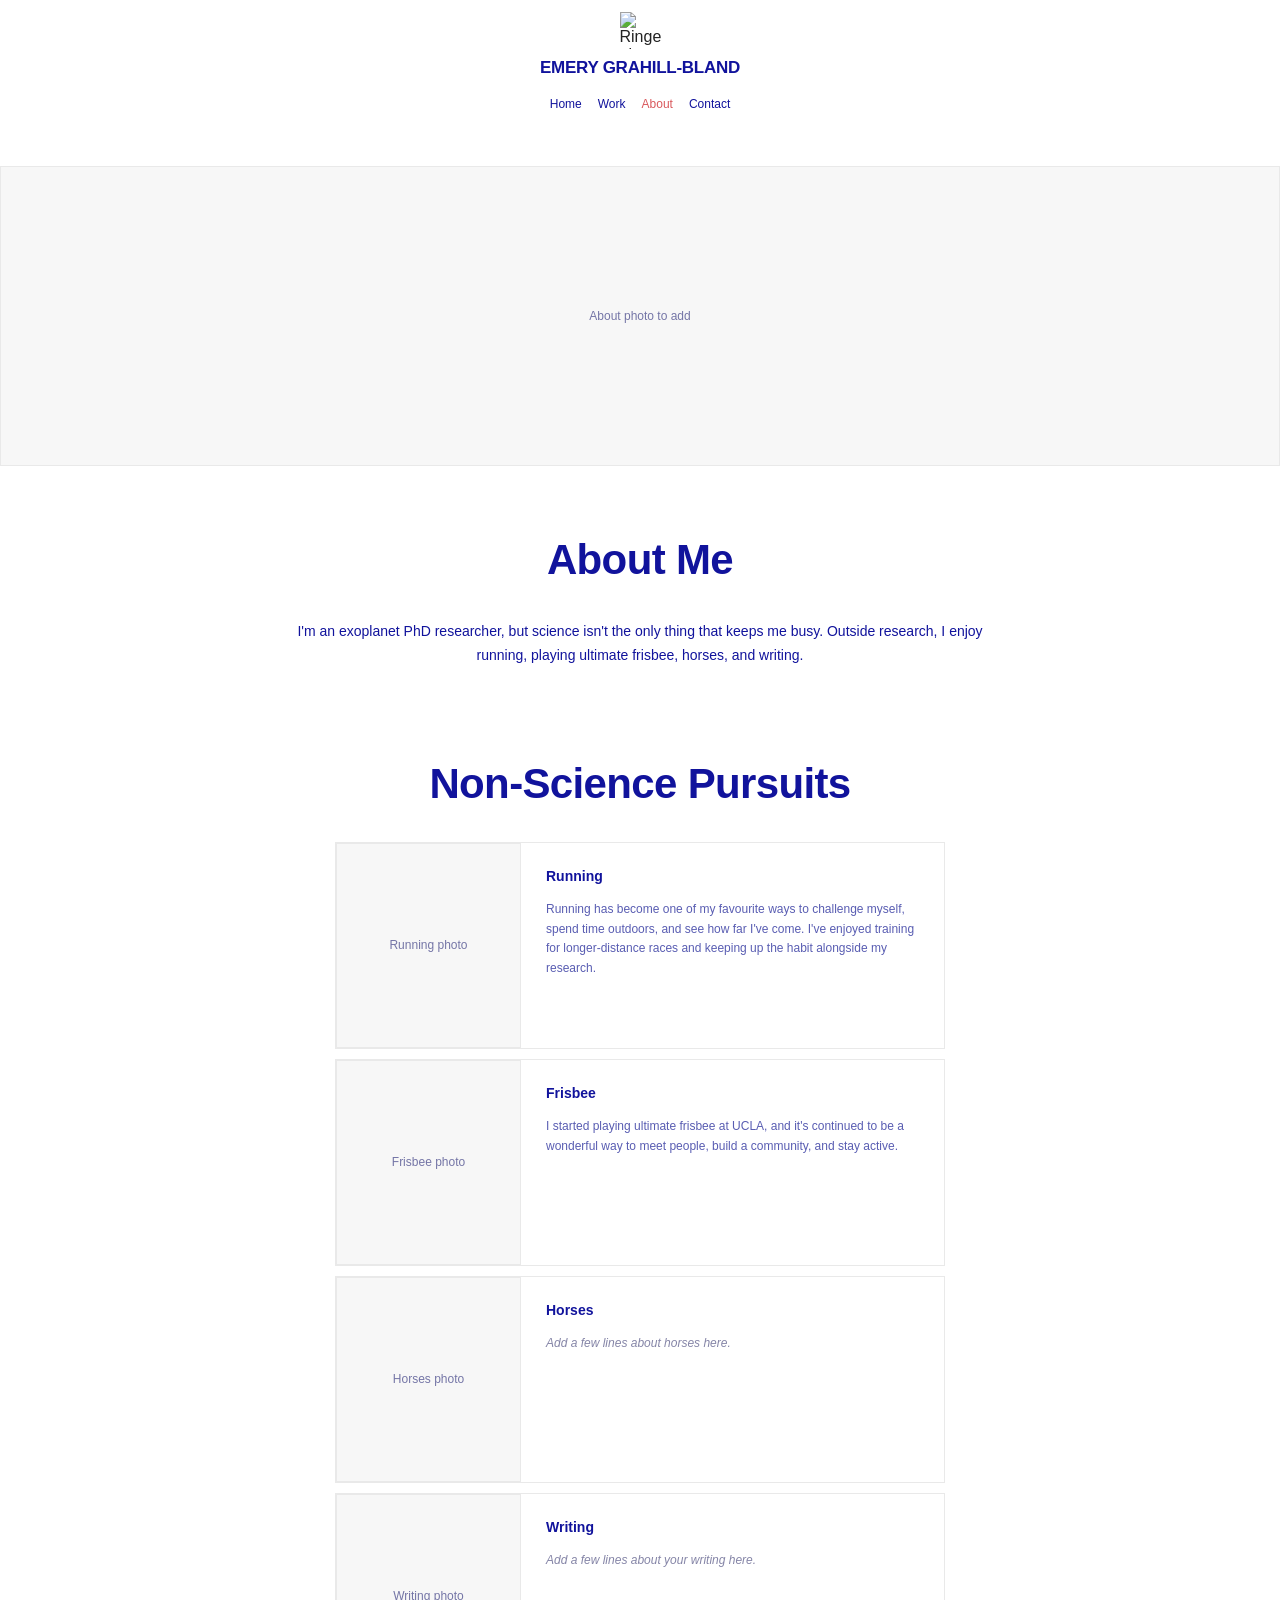
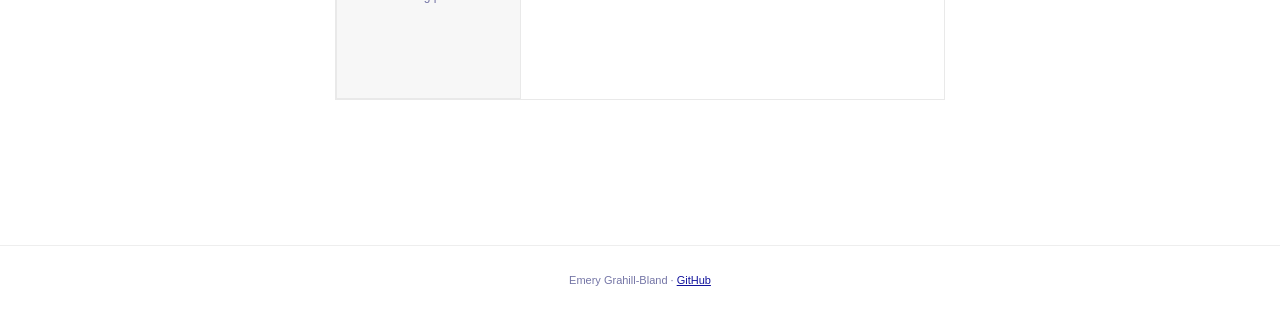
==== about.html @ 57998f4e "Add updated files" ====
<!doctype html>
<html lang="en">
<head>
    <meta charset="utf-8">
    <meta name="viewport" content="width=device-width, initial-scale=1">
    <meta name="description" content="Emery Grahill-Bland — PhD researcher in exoplanets at UCL Mullard Space Science Laboratory.">
    <title>About | Emery Grahill-Bland</title>
    <link rel="icon" type="image/svg+xml" href="assets/saturn.svg">
    <link rel="stylesheet" href="assets/style.css">
</head>
<body>
<!-- Shared header: centered outline planet, name, and four simple links as on the Wix site. -->
<header class="site-header">
    <img class="site-mark" src="assets/saturn.svg" alt="Ringed planet symbol">
    <a class="site-name" href="index.html">EMERY GRAHILL-BLAND</a>
    <nav class="site-nav" aria-label="Main navigation">
        <a href="index.html">Home</a>
        <a href="work.html">Work</a>
        <a href="about.html" aria-current="page">About</a>
        <a href="contact.html">Contact</a>
    </nav>
</header>
<main>
<!-- Photo placeholder: use your own banner photograph when ready. -->
<div class="page-banner photo-slot" aria-label="Space for an about page banner photograph"><span class="photo-note">About photo to add</span></div>
<section class="section about-intro">
    <h2>About Me</h2>
    <p>I'm an exoplanet PhD researcher, but science isn't the only thing that keeps me busy. Outside research, I enjoy running, playing ultimate frisbee, horses, and writing.</p>
</section>
<section class="section" style="padding-top:8px">
    <h2 class="section-title">Non-Science Pursuits</h2>
    <div class="hobby-list">
        <!-- Each interest has an intentionally empty image slot; add your own photos later. -->
        <article class="hobby"><div class="hobby-photo photo-slot" aria-label="Space for a running photograph"><span class="photo-note">Running photo</span></div><div class="hobby-copy"><h3>Running</h3><p>Running has become one of my favourite ways to challenge myself, spend time outdoors, and see how far I've come. I've enjoyed training for longer-distance races and keeping up the habit alongside my research.</p></div></article>
        <article class="hobby"><div class="hobby-photo photo-slot" aria-label="Space for a frisbee photograph"><span class="photo-note">Frisbee photo</span></div><div class="hobby-copy"><h3>Frisbee</h3><p>I started playing ultimate frisbee at UCLA, and it's continued to be a wonderful way to meet people, build a community, and stay active.</p></div></article>
        <!-- These new sections are blank drafts: replace the prompt text with your own words. -->
        <article class="hobby"><div class="hobby-photo photo-slot" aria-label="Space for a horses photograph"><span class="photo-note">Horses photo</span></div><div class="hobby-copy"><h3>Horses</h3><p class="draft-note">Add a few lines about horses here.</p></div></article>
        <article class="hobby"><div class="hobby-photo photo-slot" aria-label="Space for a writing photograph"><span class="photo-note">Writing photo</span></div><div class="hobby-copy"><h3>Writing</h3><p class="draft-note">Add a few lines about your writing here.</p></div></article>
    </div>
</section>
</main>
<footer class="site-footer">Emery Grahill-Bland · <a href="https://github.com/emerygb">GitHub</a></footer>
</body>
</html>
---- assets/style.css ----
/* Wix-inspired visual refresh: preserve the original blue, coral, pale-pink and white palette. */
:root { --blue:#11139c; --coral:#d9585c; --pink:#f8dfe0; --light:#f7f7f7; --ink:#222; --line:#e9e9e9; }
* { box-sizing:border-box; }
html { scroll-behavior:smooth; }
body { margin:0; background:#fff; color:var(--ink); font-family:"Avenir Next",Avenir,"Century Gothic",Arial,sans-serif; }
a { color:var(--blue); }
img { max-width:100%; }
/* Shared centered Wix-style masthead and straightforward navigation. */
.site-header { min-height:166px; padding:12px 18px 38px; display:flex; flex-direction:column; align-items:center; justify-content:flex-start; }
.site-mark { width:41px; height:37px; display:block; margin-bottom:8px; }
.site-name { color:var(--blue); text-decoration:none; font-size:17px; line-height:1.3; font-weight:800; letter-spacing:-.25px; text-align:center; }
.site-nav { display:flex; justify-content:center; gap:16px; margin-top:18px; }
.site-nav a { color:var(--blue); font-size:12px; text-decoration:none; }
.site-nav a:hover,.site-nav a[aria-current="page"] { color:var(--coral); }
/* Restrained typography; no gradients, glows or floating decorative elements. */
h1,h2,h3,p { margin-top:0; }
h1,h2,h3 { color:var(--blue); }
h1 { font-size:clamp(39px,4.9vw,72px); line-height:1.09; letter-spacing:-1.3px; font-weight:800; }
h2 { font-size:clamp(28px,3.4vw,42px); letter-spacing:-.65px; font-weight:800; }
h3 { font-size:18px; }
p { font-size:14px; line-height:1.75; }
.section { max-width:1450px; padding:70px 40px; margin:auto; }
.section-title { text-align:center; margin-bottom:34px; }
.button { display:inline-flex; justify-content:center; align-items:center; text-align:center; padding:17px 23px; min-width:143px; min-height:57px; border:1px solid var(--blue); background:transparent; text-decoration:none; color:var(--blue); font-weight:700; font-size:12px; transition:background .15s,color .15s; }
.button:hover { background:var(--blue); color:#fff; }
.button[aria-disabled="true"] { opacity:.55; cursor:default; }
.button[aria-disabled="true"]:hover { background:transparent; color:var(--blue); }
/* Empty image slots replace the screenshot crops on every page; insert your own images inside them later. */
.photo-slot { display:flex; align-items:center; justify-content:center; background:#f7f7f7; border:1px solid var(--line); overflow:hidden; }
.photo-slot > img { display:block; width:100%; height:100%; object-fit:cover; }
.photo-note { font-size:12px; color:#7475a6; font-weight:500; text-align:center; padding:10px; }
/* HOME: keep the original image-and-introduction layout without shipping a photograph. */
.home-hero { width:calc(100% - 92px); max-width:1800px; margin:0 auto 32px; min-height:585px; display:grid; grid-template-columns: 56% 44%; background:var(--light); }
.home-hero-image { min-height:585px; }
.home-hero-copy { padding:48px clamp(24px,4.4vw,84px); display:flex; flex-direction:column; justify-content:center; align-items:center; text-align:center; background:#f4f4f1; }
.home-hero-copy h1 { margin:0 0 22px; }
.home-hero-copy p { color:var(--blue); font-size:13px; line-height:1.9; font-weight:600; max-width:390px; }
.quick-links { background:var(--light); padding:20px; display:flex; justify-content:center; gap:clamp(15px,5.8vw,85px); flex-wrap:wrap; }
/* WORK: empty full-width banner, pale-pink link panels, and solid-blue education panels. */
.page-banner { height:300px; width:100%; }
.work-links { display:grid; grid-template-columns:1fr 1fr; gap:14px; padding:15px 40px 0; max-width:1500px; margin:0 auto; }
.work-link-area { min-height:185px; background:#fff; display:flex; align-items:center; justify-content:center; }
.work-link-card { min-width:165px; min-height:150px; padding:16px; background:var(--pink); display:flex; flex-direction:column; justify-content:center; align-items:center; text-align:center; }
.work-link-card h3 { font-size:19px; line-height:1.25; margin-bottom:21px; }
.work-link-card .button { min-width:116px; min-height:33px; padding:8px 12px; }
.education { display:grid; grid-template-columns:repeat(3,minmax(0,1fr)); gap:18px; }
.edu-item { background:var(--blue); color:#fff; padding:40px 30px; min-height:228px; }
.edu-item h3,.edu-item p { color:#fff; }
.edu-item h3 { font-size:15px; margin:0 0 15px; }
.edu-item .sub { opacity:.75; font-size:12px; margin-bottom:11px; }
.edu-item p { font-size:13px; }
.work-detail { border-top:1px solid var(--line); padding:24px 0; display:grid; grid-template-columns: 245px 1fr; gap:35px; }
.work-detail h3 { margin:0; }
.work-detail p { margin:0; max-width:790px; }
/* ABOUT: the original simple image-and-text rows rather than a modern card grid. */
.about-intro { max-width:790px; margin:0 auto; text-align:center; }
.about-intro p { color:var(--blue); }
.hobby-list { width:min(610px,100%); margin:0 auto; display:grid; gap:10px; }
.hobby { display:grid; grid-template-columns:185px 1fr; border:1px solid var(--line); min-height:205px; }
.hobby-photo { width:185px; min-height:205px; }
.hobby-copy { padding:25px 25px 20px; }
.hobby-copy h3 { font-size:14px; margin-bottom:16px; }
.hobby-copy p { color:#595db2; font-size:12px; line-height:1.65; margin-bottom:0; }
/* Placeholder copy for Horses and Writing is intentionally distinct from finished biography text. */
.hobby-copy .draft-note { color:#8585a7; font-style:italic; }
/* CONTACT: keep information plainly presented, with no unverified personal links. */
.contact-content { text-align:center; max-width:650px; margin:0 auto; }
.contact-content p { color:var(--blue); }
.contact-links { display:flex; justify-content:center; gap:18px; flex-wrap:wrap; margin-top:30px; }
.site-footer { margin-top:75px; padding:28px 20px; border-top:1px solid #eee; text-align:center; color:#7475a6; font-size:11px; }
/* Responsive adjustments retain the same visual identity on narrow screens. */
@media(max-width:800px) { .site-header{min-height:148px;padding-bottom:28px;} .home-hero { width:calc(100% - 32px); grid-template-columns:1fr; } .home-hero-image { min-height:310px; } .home-hero-copy { padding:45px 24px; } .work-links {padding:15px 12px 0;} .education { grid-template-columns:1fr; } .section { padding:55px 20px; } .work-detail { grid-template-columns:1fr; gap:8px; } .page-banner { height:230px; } }
@media(max-width:480px) { .site-nav {gap:14px;} .home-hero-image {min-height:260px;} .home-hero-copy h1 { font-size:46px; } .quick-links {gap:12px;} .button { min-height:48px; } .work-links {grid-template-columns:1fr;} .work-link-area {min-height:130px;} .work-link-card {min-height:110px;} .hobby {grid-template-columns:125px 1fr; min-height:180px;} .hobby-photo{width:125px;min-height:180px;} .hobby-copy{padding:15px;} .hobby-copy p{font-size:11px;} }
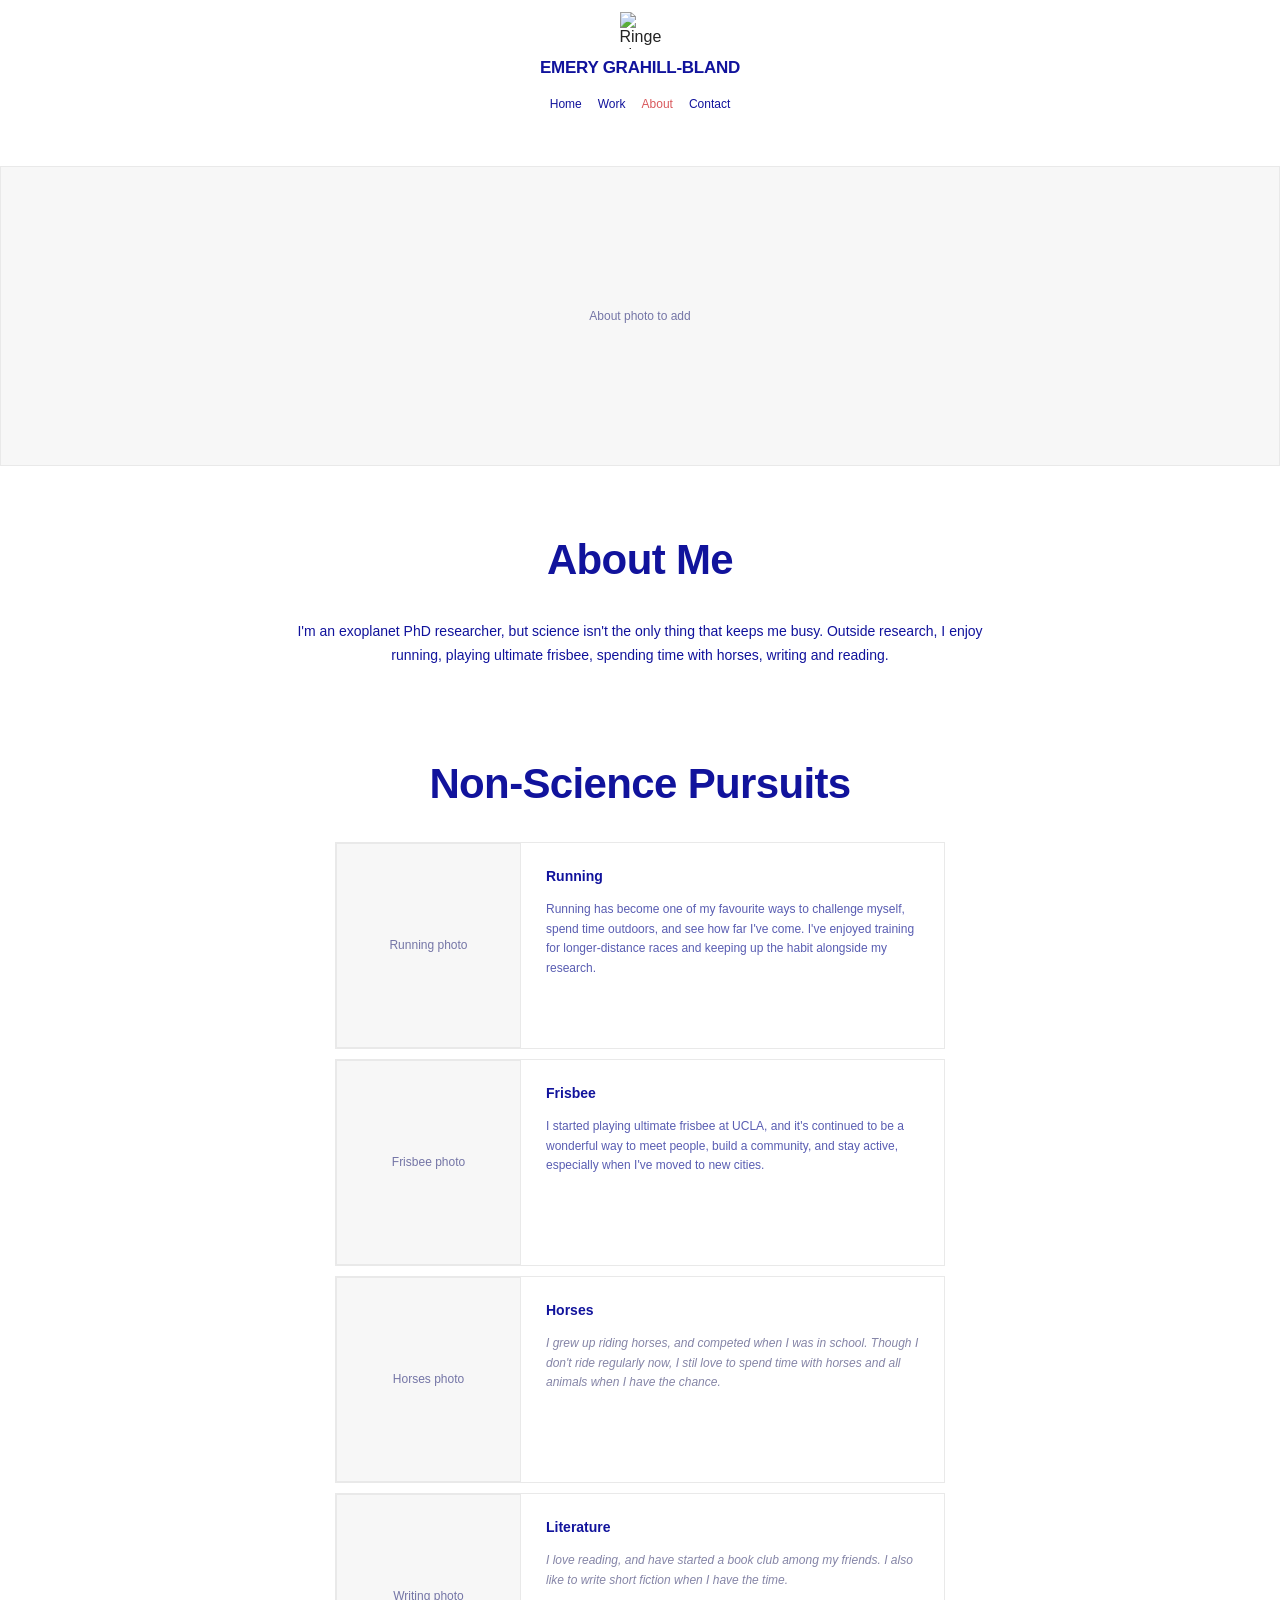
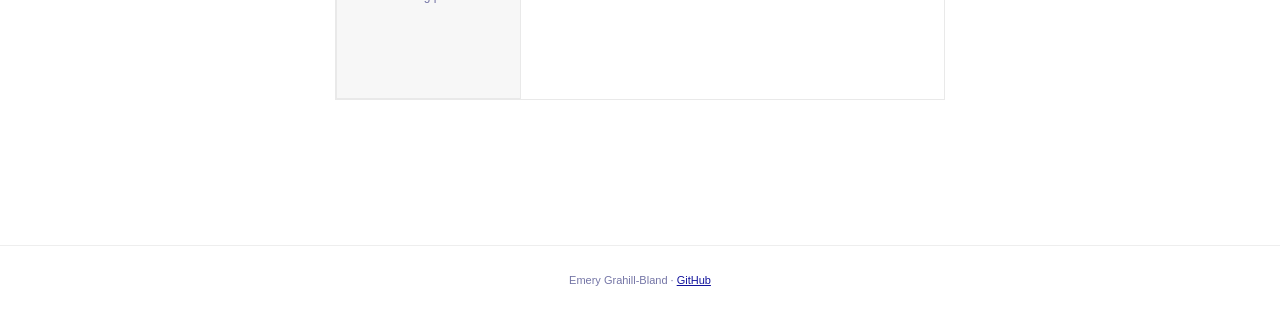
==== commit 5e2b6735: "Enhance about page with additional hobby descriptions Updated hobbies section to include more detail" ====
--- a/about.html
+++ b/about.html
@@ -25,17 +25,17 @@
 <div class="page-banner photo-slot" aria-label="Space for an about page banner photograph"><span class="photo-note">About photo to add</span></div>
 <section class="section about-intro">
     <h2>About Me</h2>
-    <p>I'm an exoplanet PhD researcher, but science isn't the only thing that keeps me busy. Outside research, I enjoy running, playing ultimate frisbee, horses, and writing.</p>
+    <p>I'm an exoplanet PhD researcher, but science isn't the only thing that keeps me busy. Outside research, I enjoy running, playing ultimate frisbee, spending time with horses, writing and reading.</p>
 </section>
 <section class="section" style="padding-top:8px">
     <h2 class="section-title">Non-Science Pursuits</h2>
     <div class="hobby-list">
         <!-- Each interest has an intentionally empty image slot; add your own photos later. -->
         <article class="hobby"><div class="hobby-photo photo-slot" aria-label="Space for a running photograph"><span class="photo-note">Running photo</span></div><div class="hobby-copy"><h3>Running</h3><p>Running has become one of my favourite ways to challenge myself, spend time outdoors, and see how far I've come. I've enjoyed training for longer-distance races and keeping up the habit alongside my research.</p></div></article>
-        <article class="hobby"><div class="hobby-photo photo-slot" aria-label="Space for a frisbee photograph"><span class="photo-note">Frisbee photo</span></div><div class="hobby-copy"><h3>Frisbee</h3><p>I started playing ultimate frisbee at UCLA, and it's continued to be a wonderful way to meet people, build a community, and stay active.</p></div></article>
+        <article class="hobby"><div class="hobby-photo photo-slot" aria-label="Space for a frisbee photograph"><span class="photo-note">Frisbee photo</span></div><div class="hobby-copy"><h3>Frisbee</h3><p>I started playing ultimate frisbee at UCLA, and it's continued to be a wonderful way to meet people, build a community, and stay active, especially when I've moved to new cities.</p></div></article>
         <!-- These new sections are blank drafts: replace the prompt text with your own words. -->
-        <article class="hobby"><div class="hobby-photo photo-slot" aria-label="Space for a horses photograph"><span class="photo-note">Horses photo</span></div><div class="hobby-copy"><h3>Horses</h3><p class="draft-note">Add a few lines about horses here.</p></div></article>
-        <article class="hobby"><div class="hobby-photo photo-slot" aria-label="Space for a writing photograph"><span class="photo-note">Writing photo</span></div><div class="hobby-copy"><h3>Writing</h3><p class="draft-note">Add a few lines about your writing here.</p></div></article>
+        <article class="hobby"><div class="hobby-photo photo-slot" aria-label="Space for a horses photograph"><span class="photo-note">Horses photo</span></div><div class="hobby-copy"><h3>Horses</h3><p class="draft-note">I grew up riding horses, and competed when I was in school. Though I don't ride regularly now, I stil love to spend time with horses and all animals when I have the chance. </p></div></article>
+        <article class="hobby"><div class="hobby-photo photo-slot" aria-label="Space for a writing photograph"><span class="photo-note">Writing photo</span></div><div class="hobby-copy"><h3>Literature</h3><p class="draft-note"> I love reading, and have started a book club among my friends. I also like to write short fiction when I have the time.</p></div></article>
     </div>
 </section>
 </main>
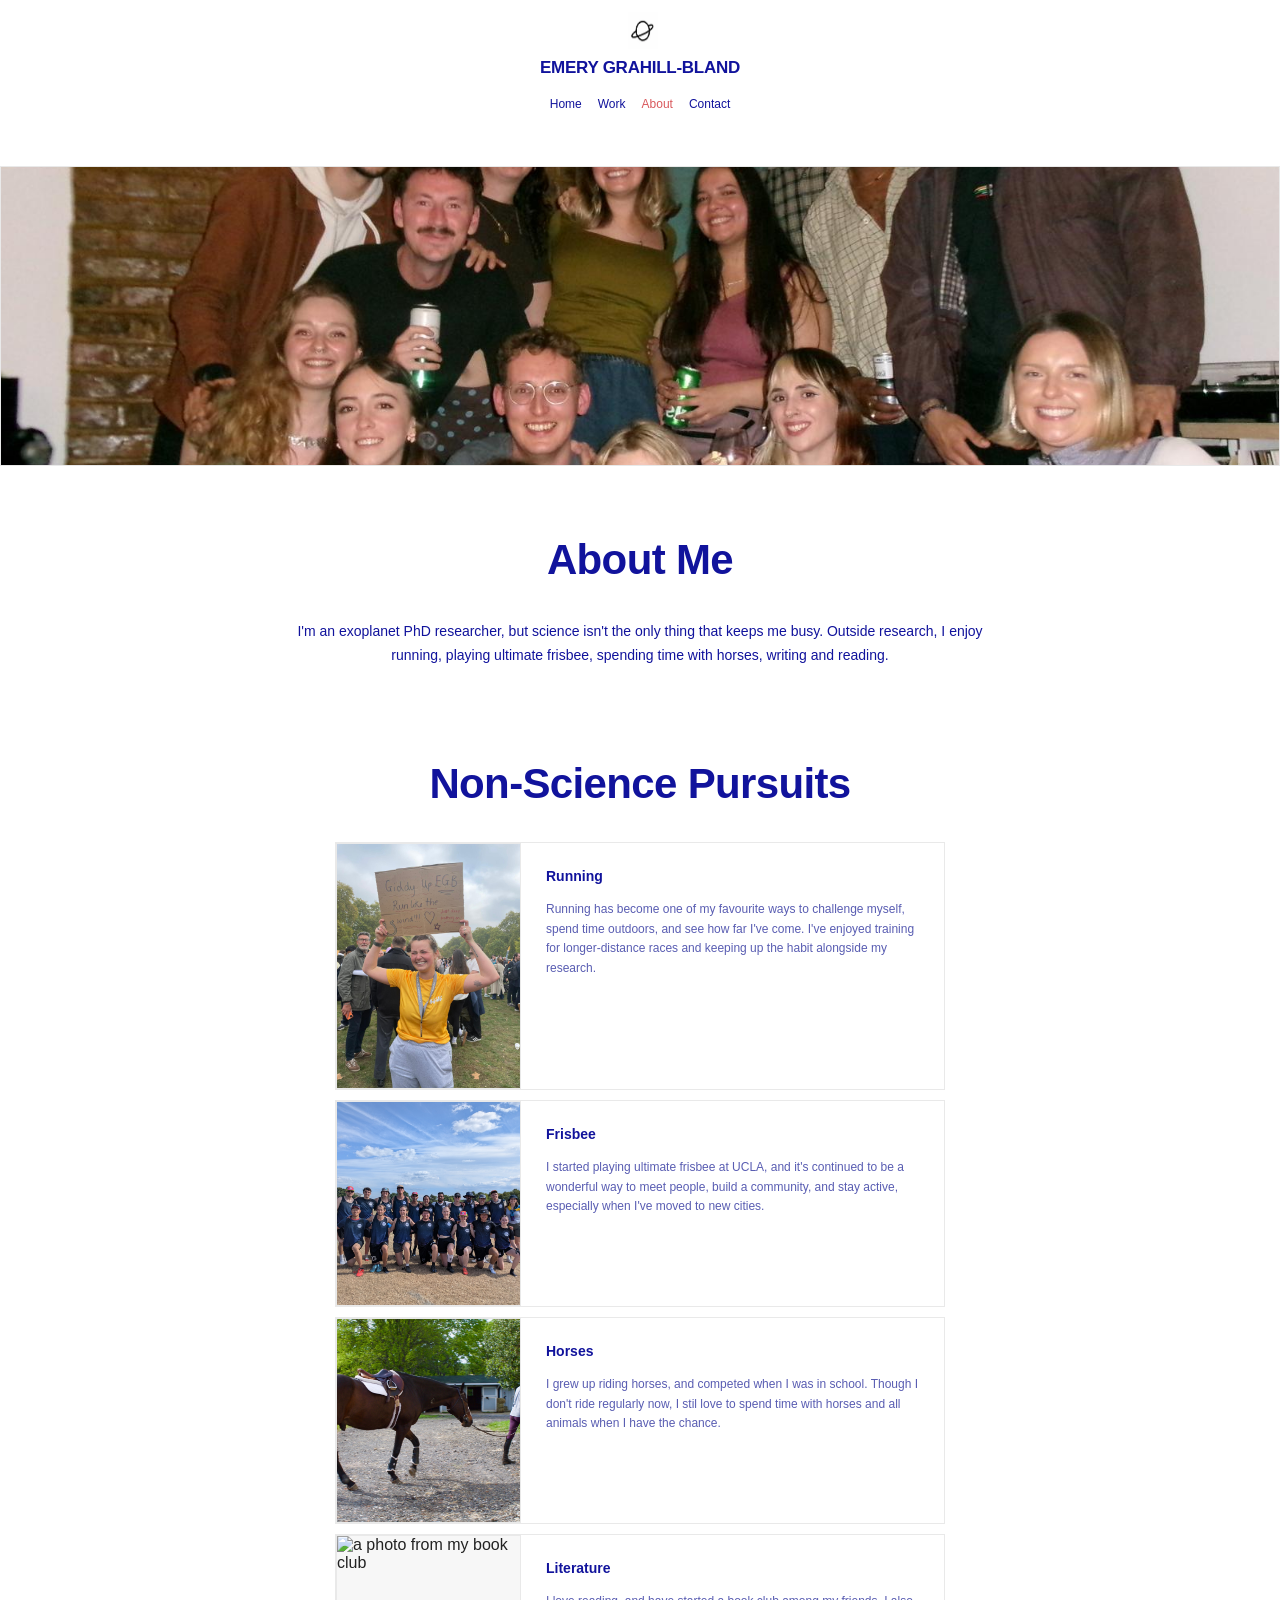
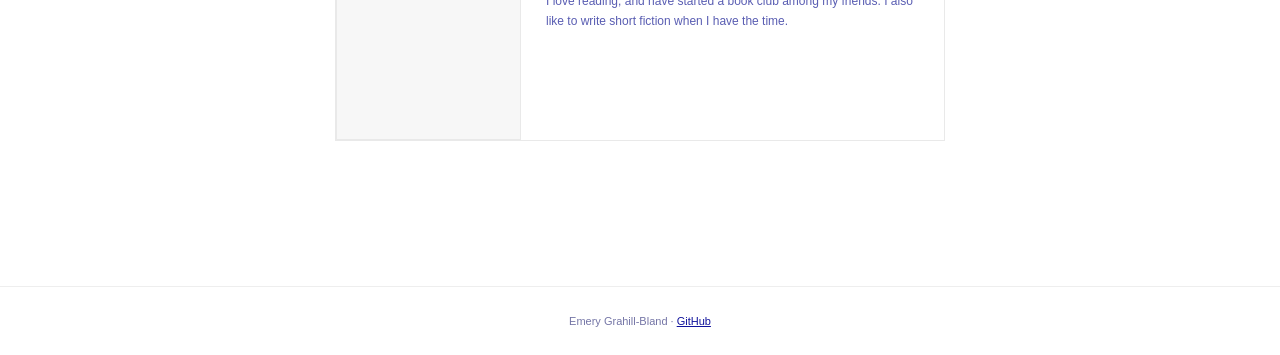
==== commit b0214b9f: "reattempt fixes for buttons etc. button fixes again, new photo types, photo links corrected" ====
--- a/about.html
+++ b/about.html
@@ -5,13 +5,15 @@
     <meta name="viewport" content="width=device-width, initial-scale=1">
     <meta name="description" content="Emery Grahill-Bland — PhD researcher in exoplanets at UCL Mullard Space Science Laboratory.">
     <title>About | Emery Grahill-Bland</title>
-    <link rel="icon" type="image/svg+xml" href="assets/saturn.svg">
+    <!-- Fixed: use the existing PNG icon, rather than a missing SVG. -->
+    <link rel="icon" type="image/png" href="assets/saturn.png">
     <link rel="stylesheet" href="assets/style.css">
 </head>
 <body>
 <!-- Shared header: centered outline planet, name, and four simple links as on the Wix site. -->
 <header class="site-header">
-    <img class="site-mark" src="assets/saturn.svg" alt="Ringed planet symbol">
+    <!-- Fixed: use the planet image that is actually in assets/. -->
+    <img class="site-mark" src="assets/saturn.png" alt="Ringed planet symbol">
     <a class="site-name" href="index.html">EMERY GRAHILL-BLAND</a>
     <nav class="site-nav" aria-label="Main navigation">
         <a href="index.html">Home</a>
@@ -21,8 +23,8 @@
     </nav>
 </header>
 <main>
-<!-- Photo placeholder: use your own banner photograph when ready. -->
-<div class="page-banner photo-slot" aria-label="Space for an about page banner photograph"><span class="photo-note">About photo to add</span></div>
+<!-- Fixed: render the supplied About photograph with the requested alt text. -->
+<div class="page-banner photo-slot"><img src="assets/about.jpg" alt="my friends in London"></div>
 <section class="section about-intro">
     <h2>About Me</h2>
     <p>I'm an exoplanet PhD researcher, but science isn't the only thing that keeps me busy. Outside research, I enjoy running, playing ultimate frisbee, spending time with horses, writing and reading.</p>
@@ -30,12 +32,12 @@
 <section class="section" style="padding-top:8px">
     <h2 class="section-title">Non-Science Pursuits</h2>
     <div class="hobby-list">
-        <!-- Each interest has an intentionally empty image slot; add your own photos later. -->
-        <article class="hobby"><div class="hobby-photo photo-slot" aria-label="Space for a running photograph"><span class="photo-note">Running photo</span></div><div class="hobby-copy"><h3>Running</h3><p>Running has become one of my favourite ways to challenge myself, spend time outdoors, and see how far I've come. I've enjoyed training for longer-distance races and keeping up the habit alongside my research.</p></div></article>
-        <article class="hobby"><div class="hobby-photo photo-slot" aria-label="Space for a frisbee photograph"><span class="photo-note">Frisbee photo</span></div><div class="hobby-copy"><h3>Frisbee</h3><p>I started playing ultimate frisbee at UCLA, and it's continued to be a wonderful way to meet people, build a community, and stay active, especially when I've moved to new cities.</p></div></article>
-        <!-- These new sections are blank drafts: replace the prompt text with your own words. -->
-        <article class="hobby"><div class="hobby-photo photo-slot" aria-label="Space for a horses photograph"><span class="photo-note">Horses photo</span></div><div class="hobby-copy"><h3>Horses</h3><p class="draft-note">I grew up riding horses, and competed when I was in school. Though I don't ride regularly now, I stil love to spend time with horses and all animals when I have the chance. </p></div></article>
-        <article class="hobby"><div class="hobby-photo photo-slot" aria-label="Space for a writing photograph"><span class="photo-note">Writing photo</span></div><div class="hobby-copy"><h3>Literature</h3><p class="draft-note"> I love reading, and have started a book club among my friends. I also like to write short fiction when I have the time.</p></div></article>
+        <!-- Fixed: each hobby now displays its supplied photo; alt text preserves the original descriptions. -->
+        <article class="hobby"><div class="hobby-photo photo-slot"><img src="assets/running.jpg" alt="after finishing the Royal Parks Half Marathon"></div><div class="hobby-copy"><h3>Running</h3><p>Running has become one of my favourite ways to challenge myself, spend time outdoors, and see how far I've come. I've enjoyed training for longer-distance races and keeping up the habit alongside my research.</p></div></article>
+        <article class="hobby"><div class="hobby-photo photo-slot"><img src="assets/frisbee.jpg" alt="my london ultimate frisbee team"></div><div class="hobby-copy"><h3>Frisbee</h3><p>I started playing ultimate frisbee at UCLA, and it's continued to be a wonderful way to meet people, build a community, and stay active, especially when I've moved to new cities.</p></div></article>
+        <!-- Fixed: Horses and Literature use the same standard paragraph styling as the other hobbies. -->
+        <article class="hobby"><div class="hobby-photo photo-slot"><img src="assets/horses.jpg" alt="me and my horse Chesterlander"></div><div class="hobby-copy"><h3>Horses</h3><p>I grew up riding horses, and competed when I was in school. Though I don't ride regularly now, I stil love to spend time with horses and all animals when I have the chance. </p></div></article>
+        <article class="hobby"><div class="hobby-photo photo-slot"><img src="assets/writing.jpg" alt="a photo from my book club"></div><div class="hobby-copy"><h3>Literature</h3><p> I love reading, and have started a book club among my friends. I also like to write short fiction when I have the time.</p></div></article>
     </div>
 </section>
 </main>
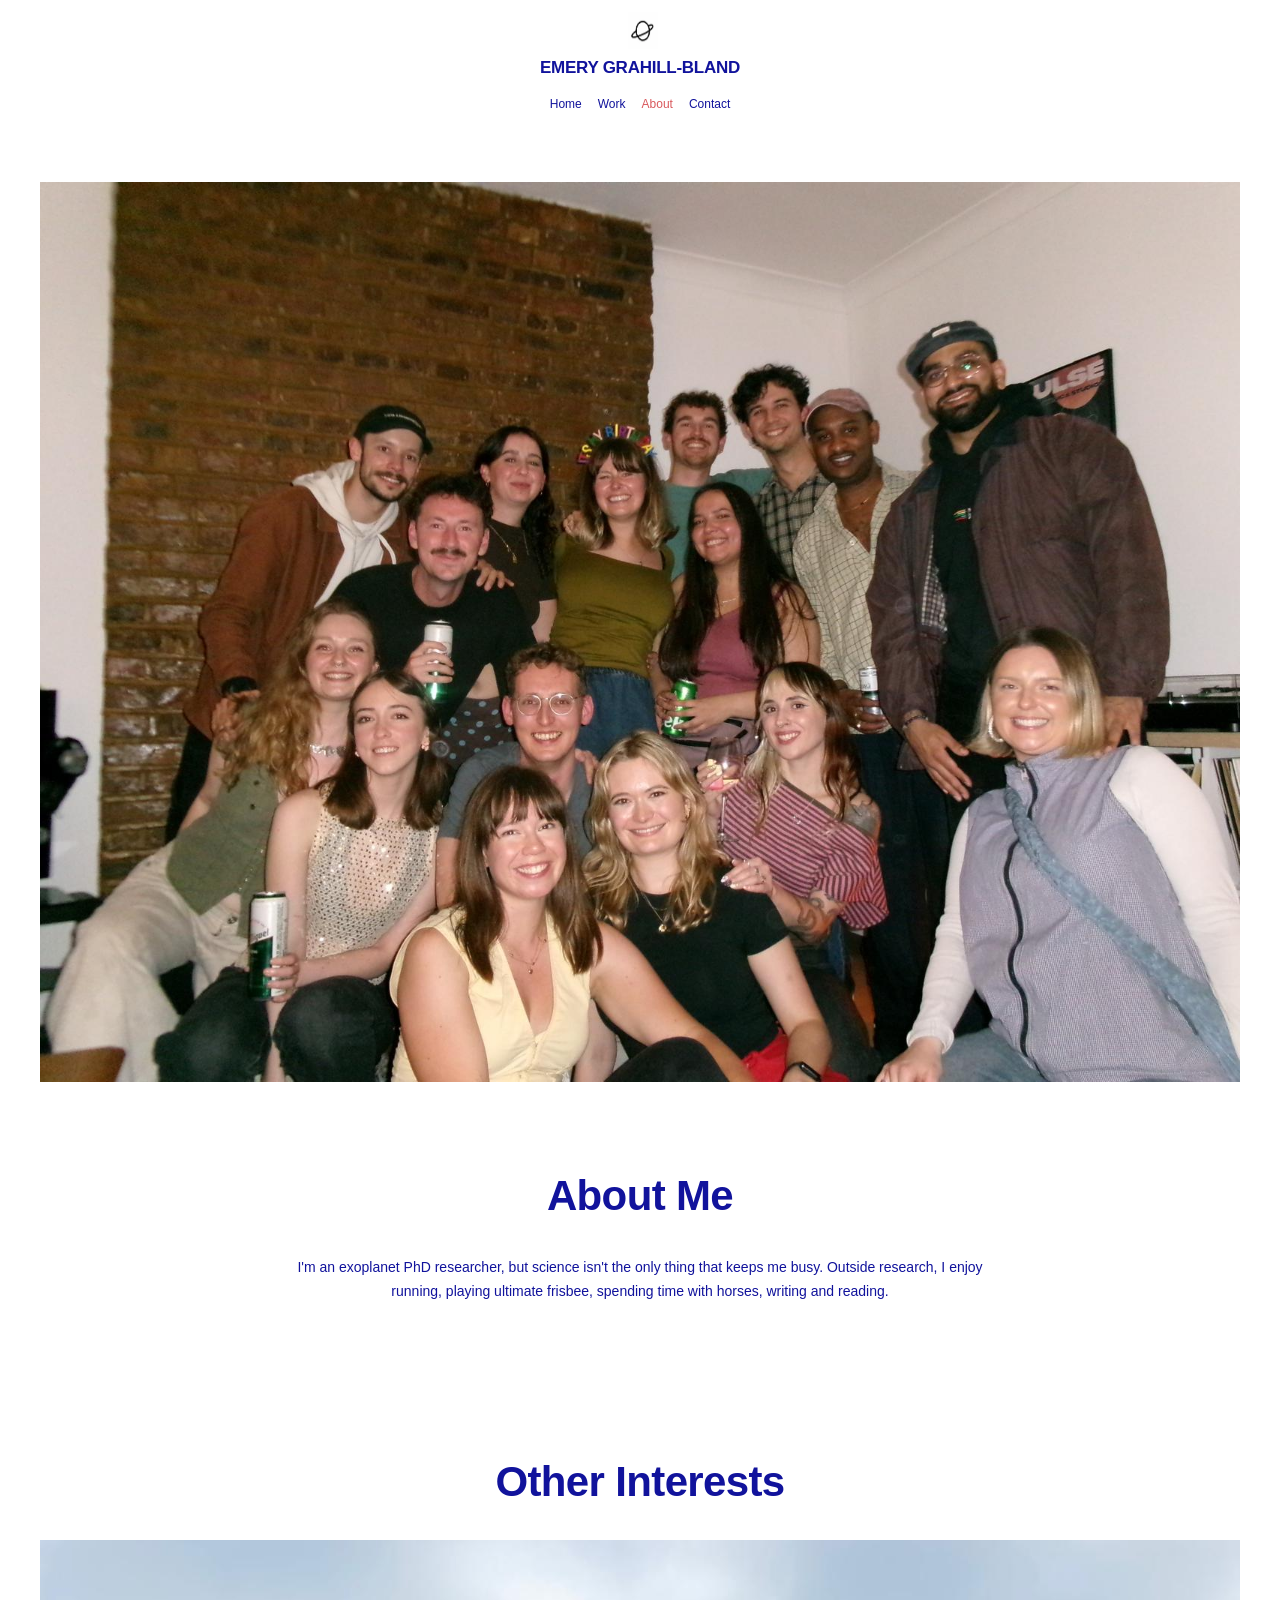
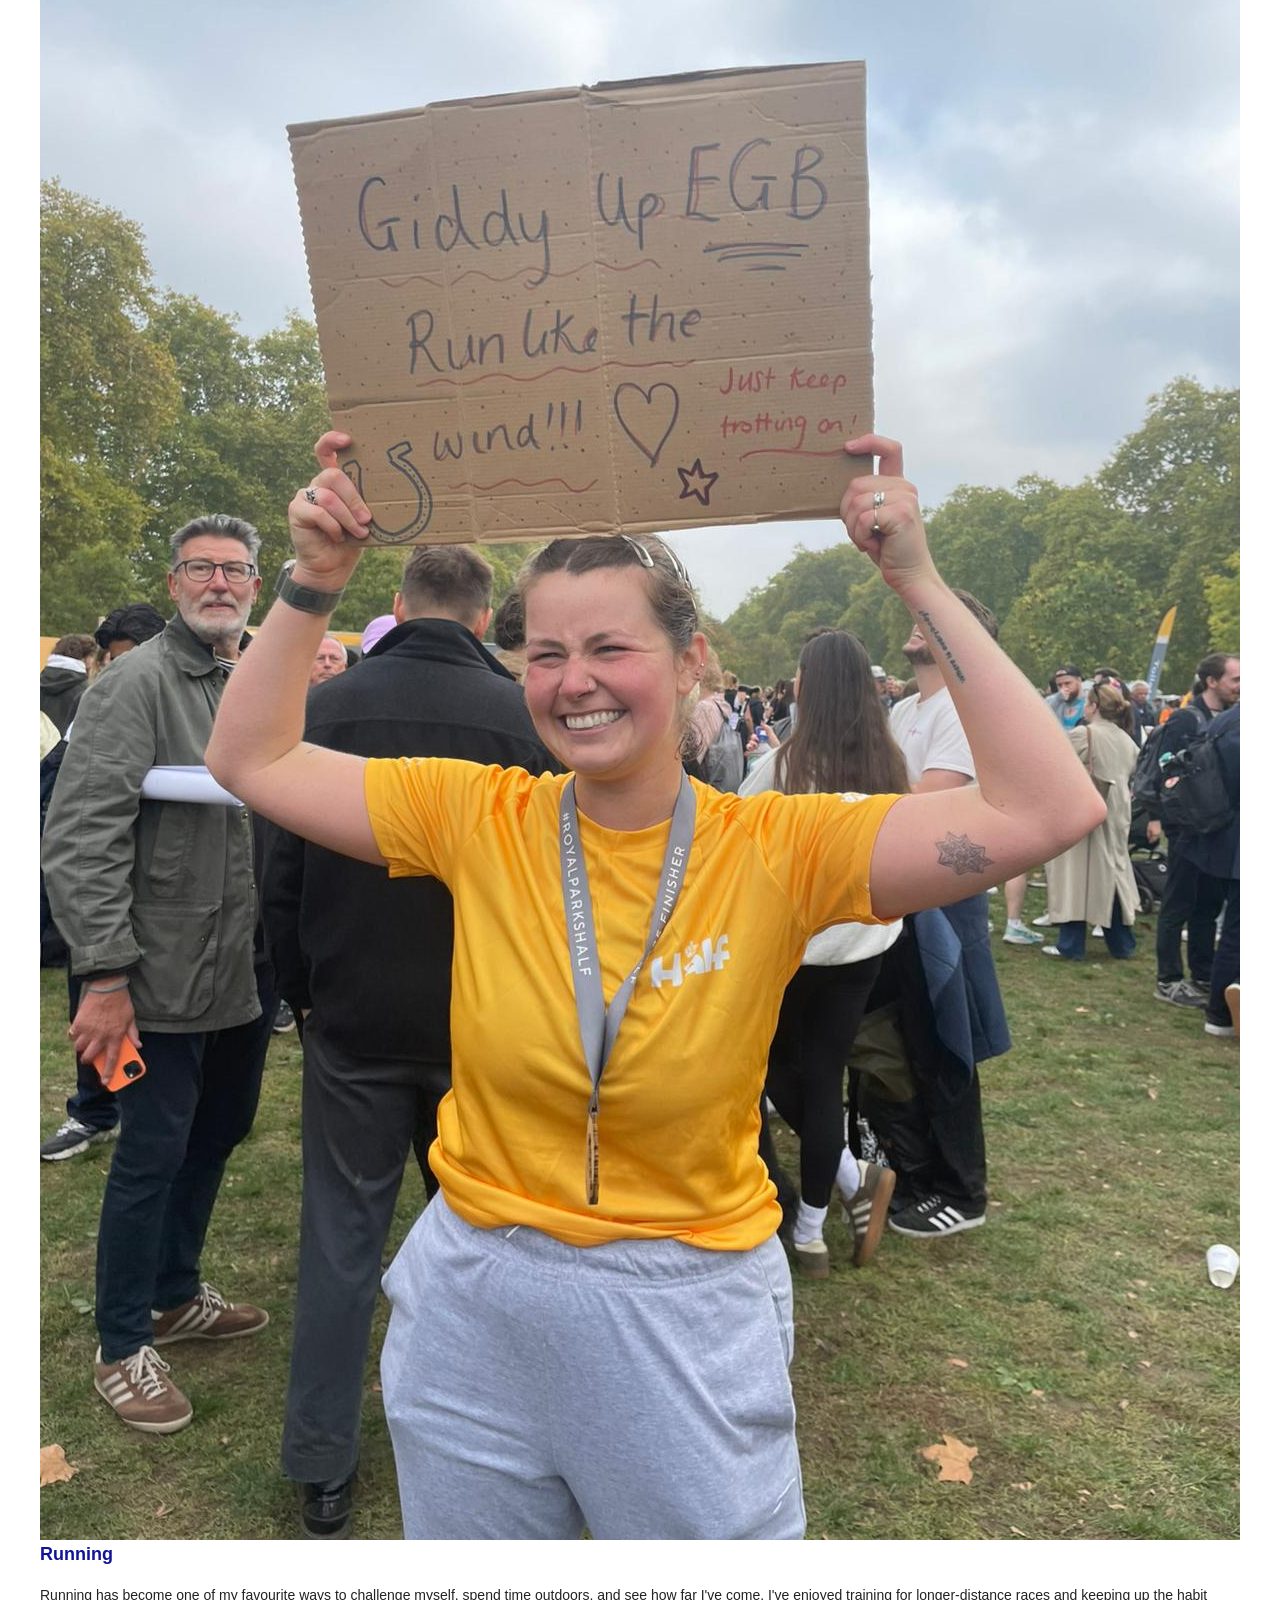
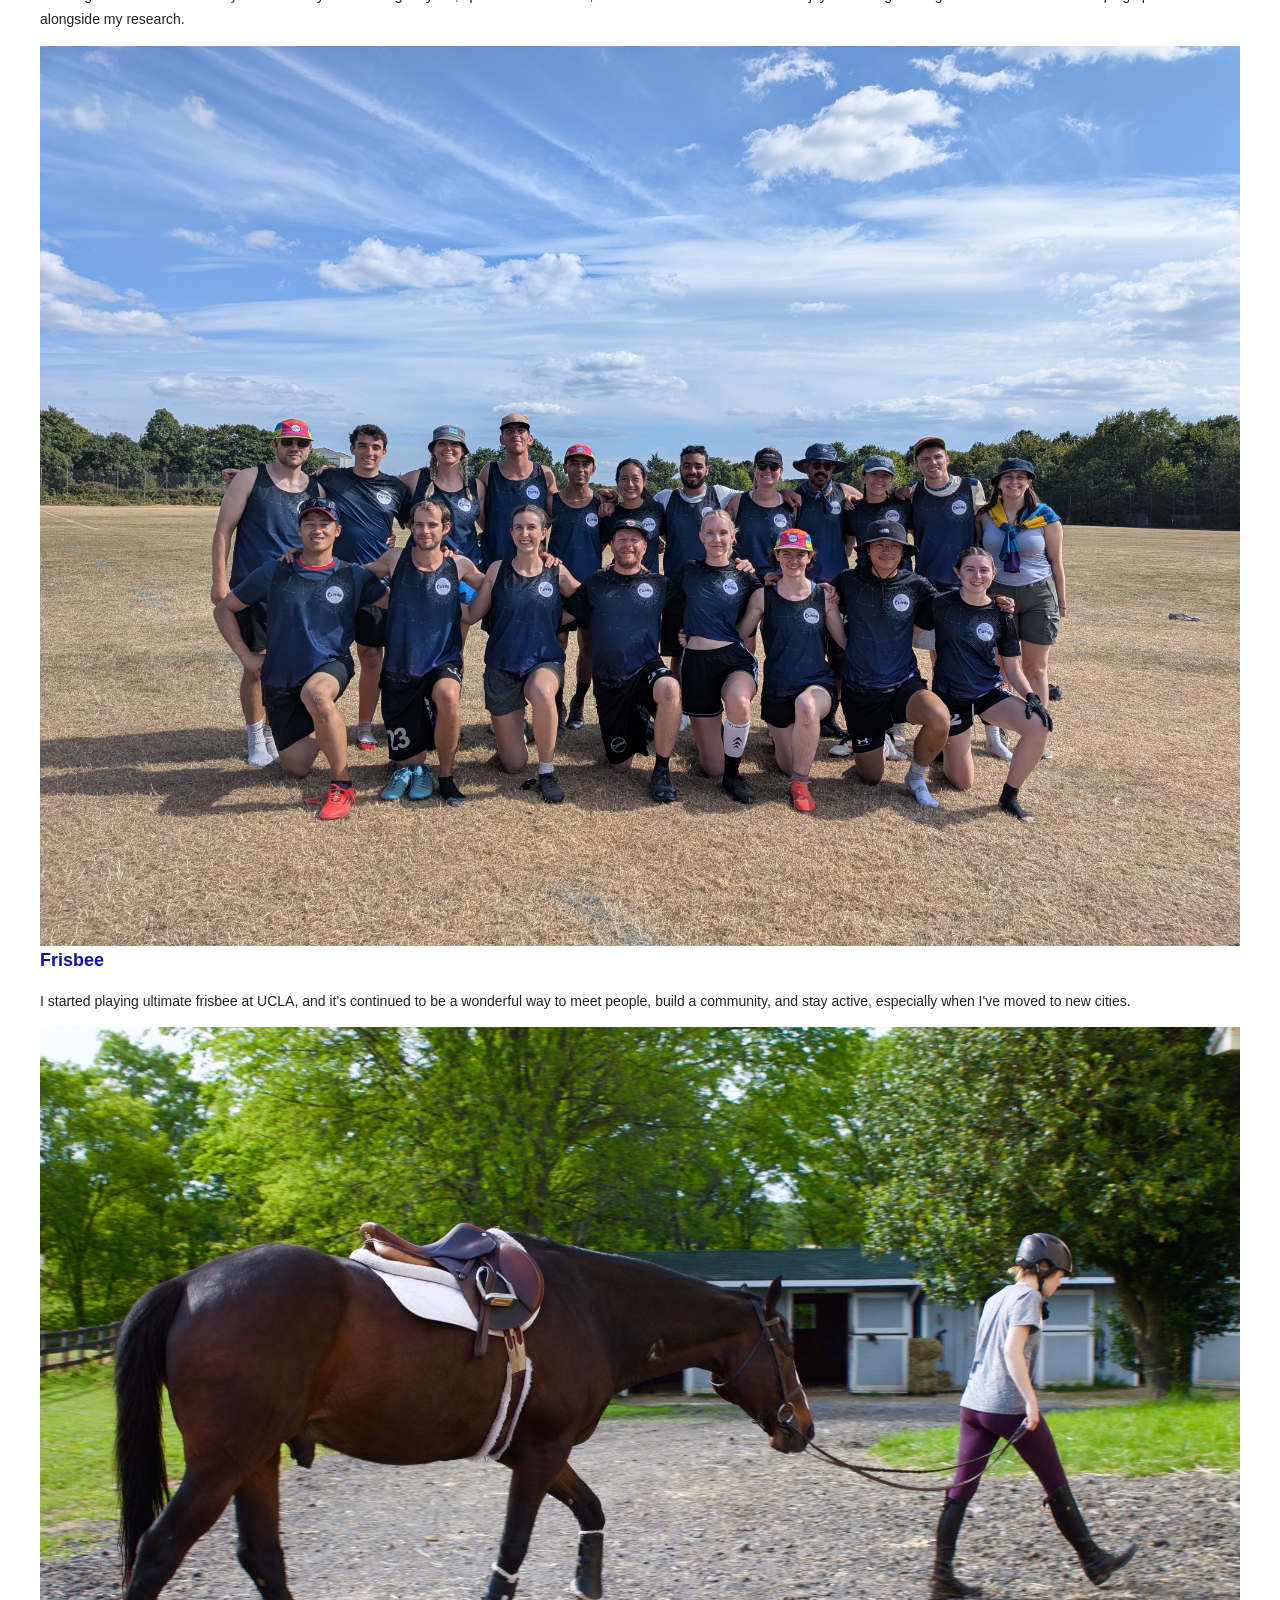
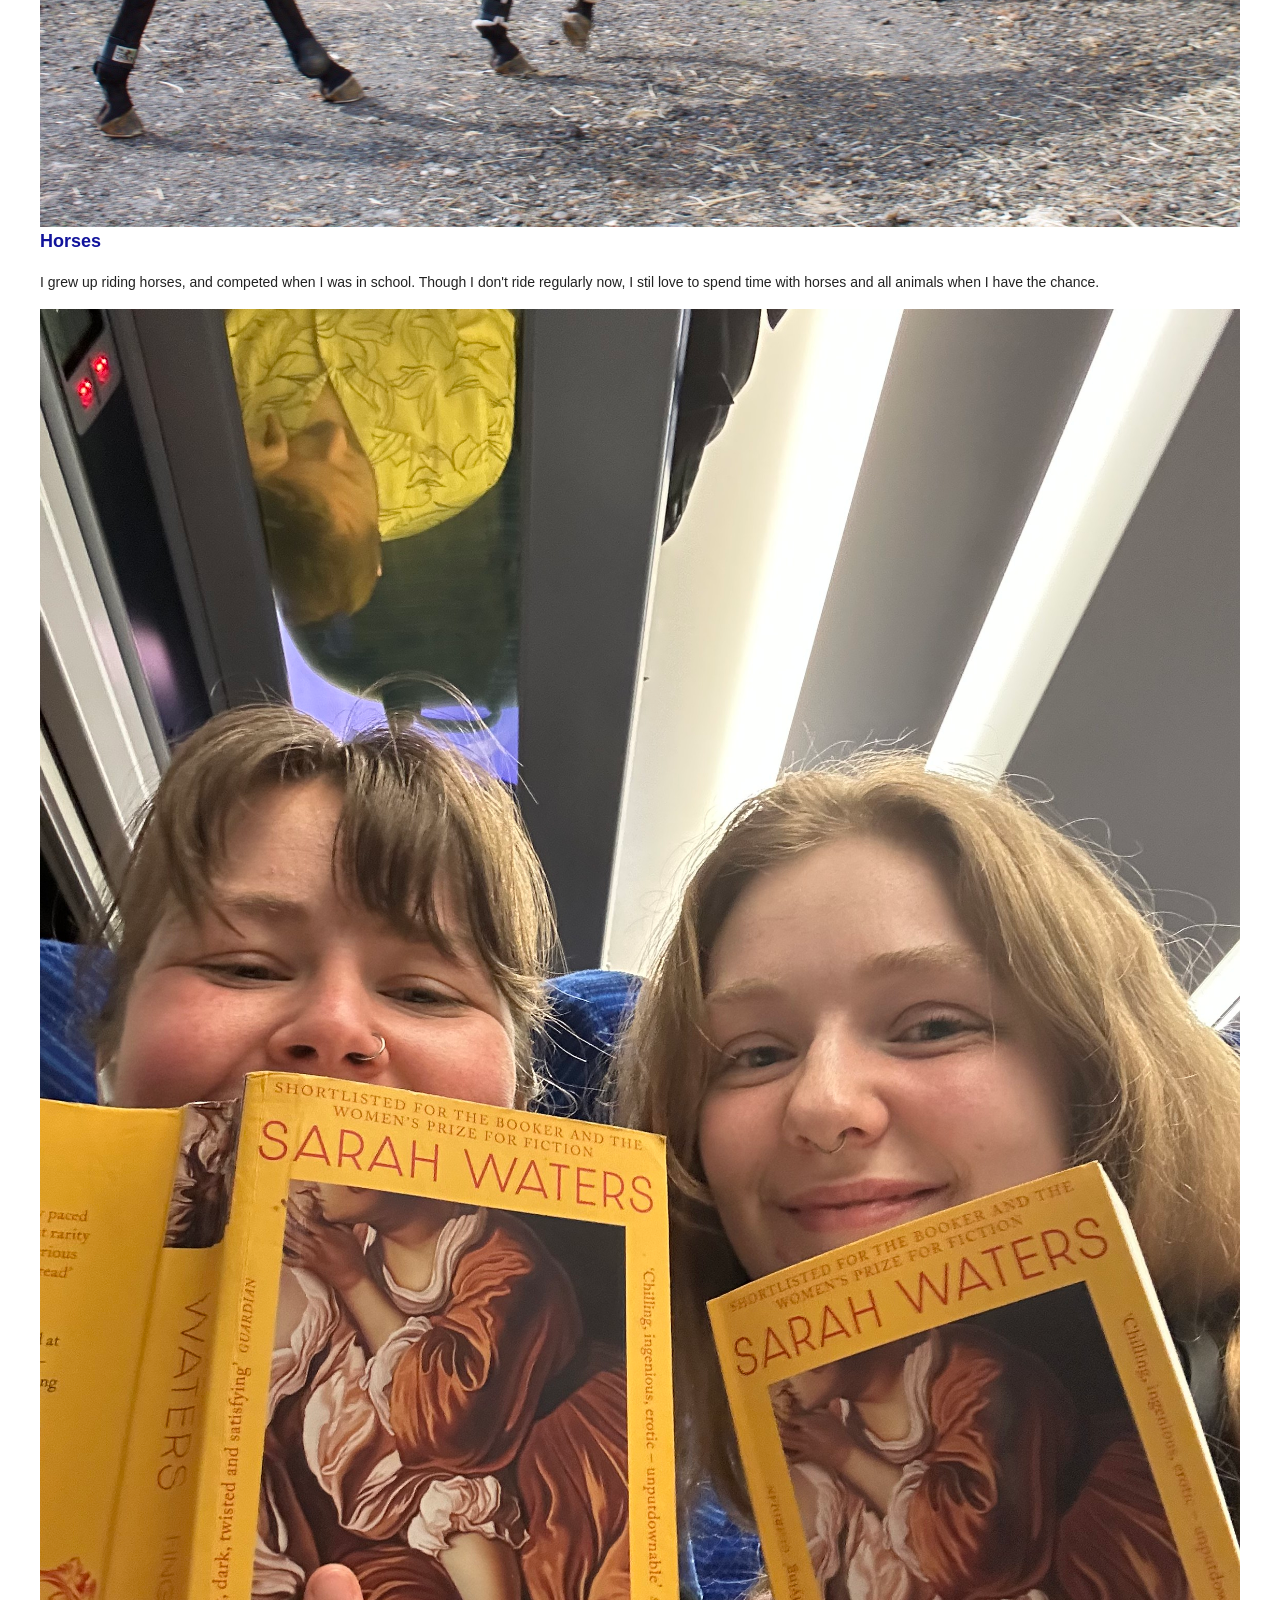
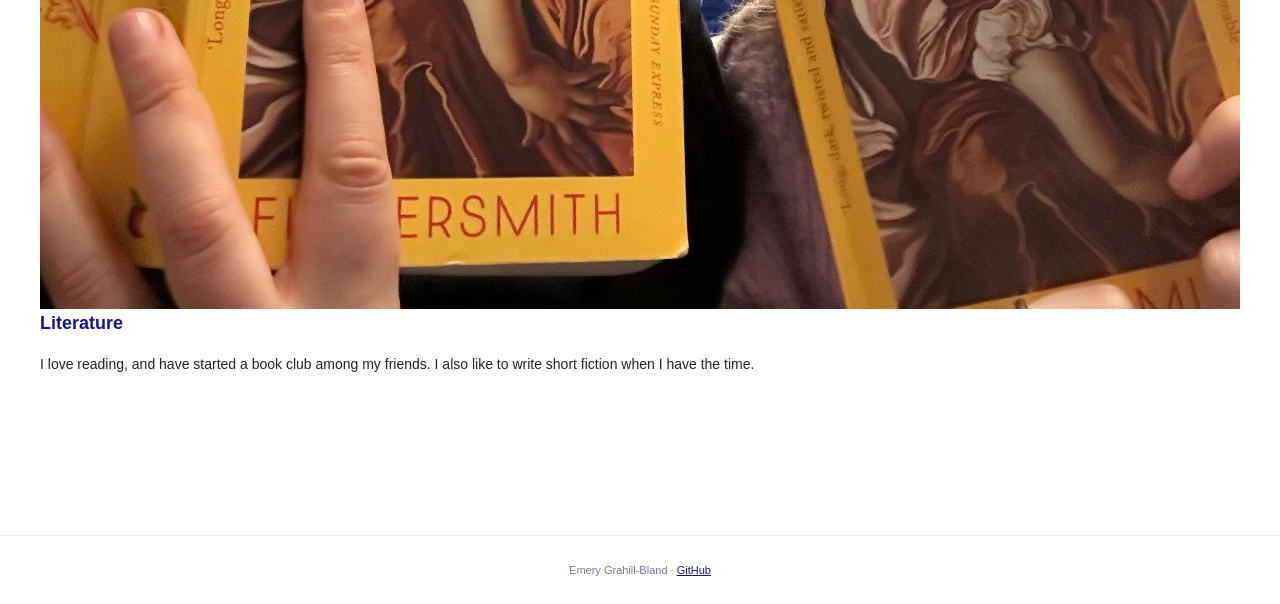
==== commit d88e742f: "update about and style to fix the about page fix viewing of main photo, and layout of other interest" ====
--- a/about.html
+++ b/about.html
@@ -23,21 +23,44 @@
     </nav>
 </header>
 <main>
-<!-- Fixed: render the supplied About photograph with the requested alt text. -->
-<div class="page-banner photo-slot"><img src="assets/about.jpg" alt="my friends in London"></div>
+<!-- About photo: preserve the full original image and its aspect ratio, with no banner cropping. -->
+<figure class="about-banner"><img src="assets/about.jpg" alt="my friends in London"></figure>
 <section class="section about-intro">
     <h2>About Me</h2>
     <p>I'm an exoplanet PhD researcher, but science isn't the only thing that keeps me busy. Outside research, I enjoy running, playing ultimate frisbee, spending time with horses, writing and reading.</p>
 </section>
-<section class="section" style="padding-top:8px">
-    <h2 class="section-title">Non-Science Pursuits</h2>
-    <div class="hobby-list">
-        <!-- Fixed: each hobby now displays its supplied photo; alt text preserves the original descriptions. -->
-        <article class="hobby"><div class="hobby-photo photo-slot"><img src="assets/running.jpg" alt="after finishing the Royal Parks Half Marathon"></div><div class="hobby-copy"><h3>Running</h3><p>Running has become one of my favourite ways to challenge myself, spend time outdoors, and see how far I've come. I've enjoyed training for longer-distance races and keeping up the habit alongside my research.</p></div></article>
-        <article class="hobby"><div class="hobby-photo photo-slot"><img src="assets/frisbee.jpg" alt="my london ultimate frisbee team"></div><div class="hobby-copy"><h3>Frisbee</h3><p>I started playing ultimate frisbee at UCLA, and it's continued to be a wonderful way to meet people, build a community, and stay active, especially when I've moved to new cities.</p></div></article>
-        <!-- Fixed: Horses and Literature use the same standard paragraph styling as the other hobbies. -->
-        <article class="hobby"><div class="hobby-photo photo-slot"><img src="assets/horses.jpg" alt="me and my horse Chesterlander"></div><div class="hobby-copy"><h3>Horses</h3><p>I grew up riding horses, and competed when I was in school. Though I don't ride regularly now, I stil love to spend time with horses and all animals when I have the chance. </p></div></article>
-        <article class="hobby"><div class="hobby-photo photo-slot"><img src="assets/writing.jpg" alt="a photo from my book club"></div><div class="hobby-copy"><h3>Literature</h3><p> I love reading, and have started a book club among my friends. I also like to write short fiction when I have the time.</p></div></article>
+<!-- About interests: larger editorial image-and-text features, alternating left/right rather than small bordered cards. -->
+<section class="section interests-section">
+    <h2 class="section-title">Other Interests</h2>
+    <div class="interests">
+        <article class="interest">
+            <div class="interest-photo"><img src="assets/running.jpg" alt="after finishing the Royal Parks Half Marathon" loading="lazy"></div>
+            <div class="interest-copy">
+                <h3>Running</h3>
+                <p>Running has become one of my favourite ways to challenge myself, spend time outdoors, and see how far I've come. I've enjoyed training for longer-distance races and keeping up the habit alongside my research.</p>
+            </div>
+        </article>
+        <article class="interest">
+            <div class="interest-photo"><img src="assets/frisbee.jpg" alt="my london ultimate frisbee team" loading="lazy"></div>
+            <div class="interest-copy">
+                <h3>Frisbee</h3>
+                <p>I started playing ultimate frisbee at UCLA, and it's continued to be a wonderful way to meet people, build a community, and stay active, especially when I've moved to new cities.</p>
+            </div>
+        </article>
+        <article class="interest">
+            <div class="interest-photo"><img src="assets/horses.jpg" alt="me and my horse Chesterlander" loading="lazy"></div>
+            <div class="interest-copy">
+                <h3>Horses</h3>
+                <p>I grew up riding horses, and competed when I was in school. Though I don't ride regularly now, I stil love to spend time with horses and all animals when I have the chance. </p>
+            </div>
+        </article>
+        <article class="interest">
+            <div class="interest-photo"><img src="assets/writing.jpg" alt="a photo from my book club" loading="lazy"></div>
+            <div class="interest-copy">
+                <h3>Literature</h3>
+                <p> I love reading, and have started a book club among my friends. I also like to write short fiction when I have the time.</p>
+            </div>
+        </article>
     </div>
 </section>
 </main>
--- a/assets/style.css
+++ b/assets/style.css
@@ -61,8 +61,7 @@
 .hobby-copy { padding:25px 25px 20px; }
 .hobby-copy h3 { font-size:14px; margin-bottom:16px; }
 .hobby-copy p { color:#595db2; font-size:12px; line-height:1.65; margin-bottom:0; }
-/* Placeholder copy for Horses and Writing is intentionally distinct from finished biography text. */
-.hobby-copy .draft-note { color:#8585a7; font-style:italic; }
+/* Fixed: all four hobby descriptions now share .hobby-copy p styling. */
 /* CONTACT: keep information plainly presented, with no unverified personal links. */
 .contact-content { text-align:center; max-width:650px; margin:0 auto; }
 .contact-content p { color:var(--blue); }
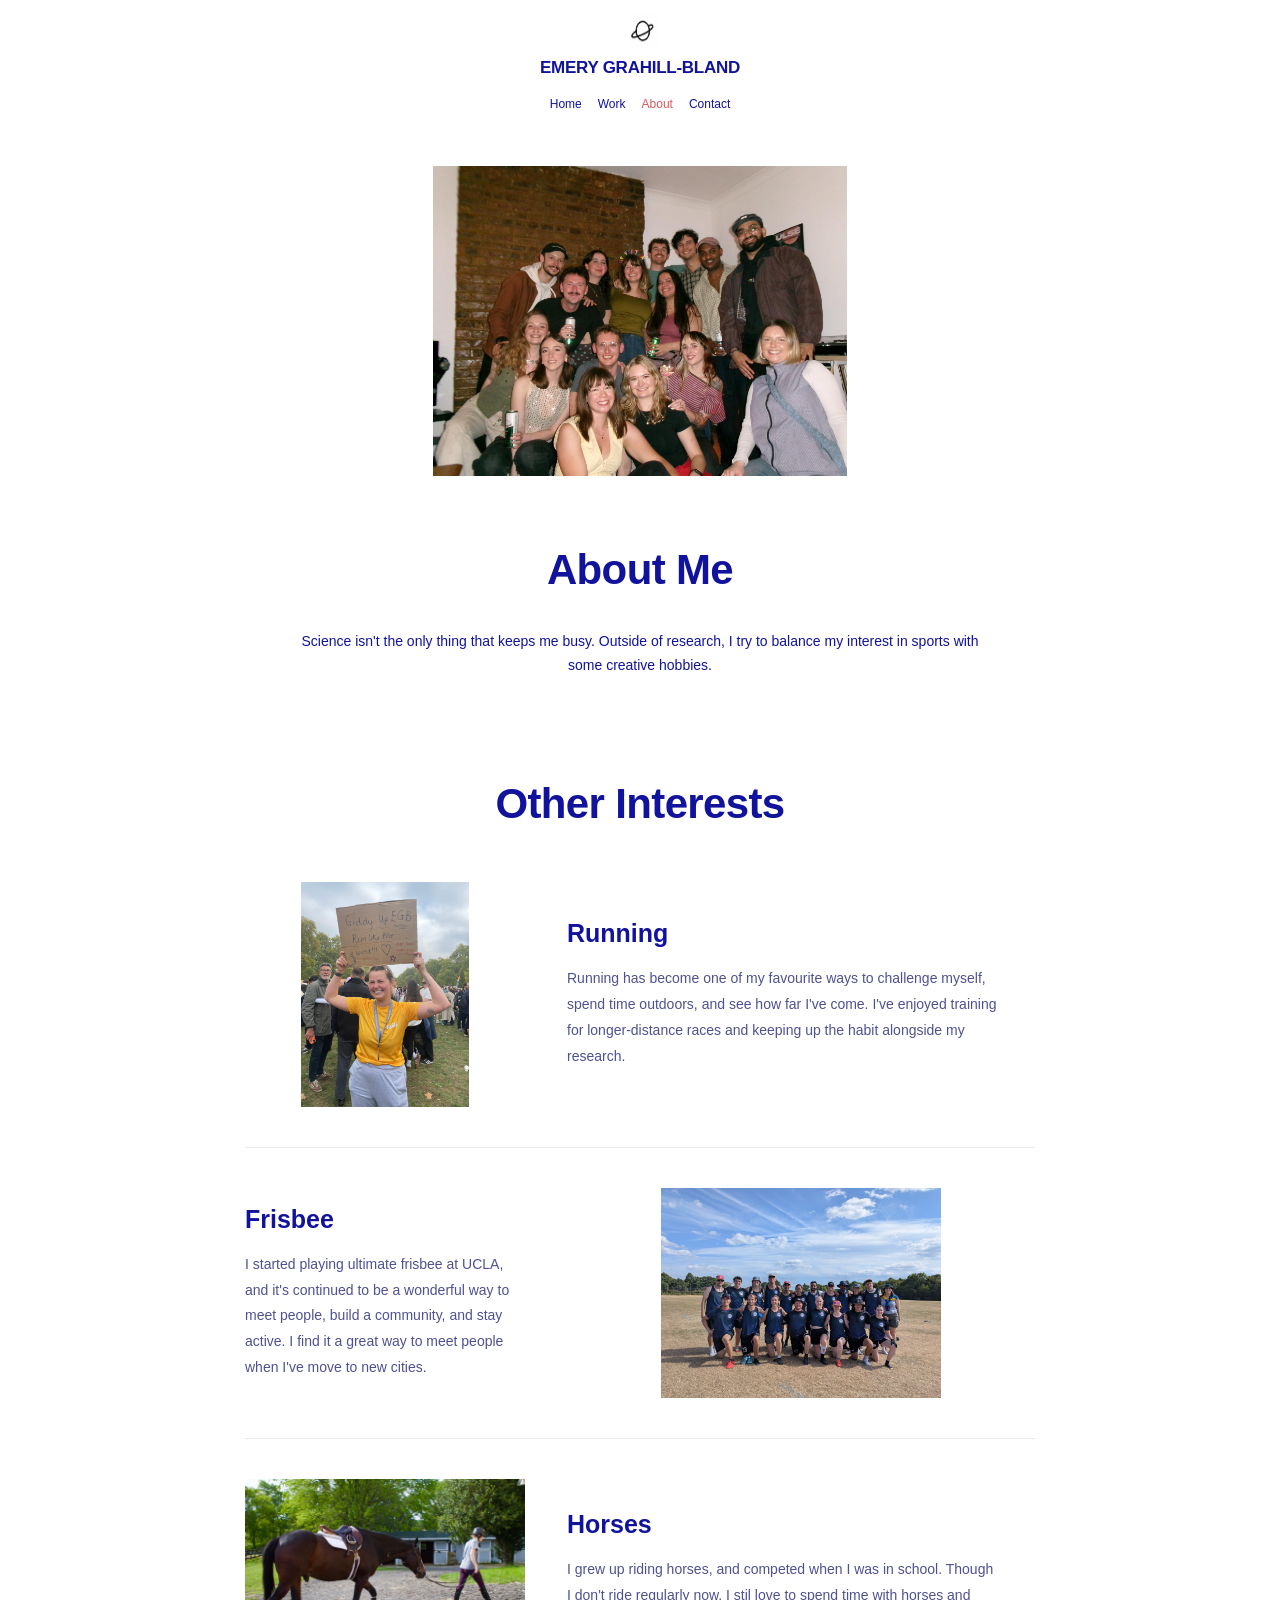
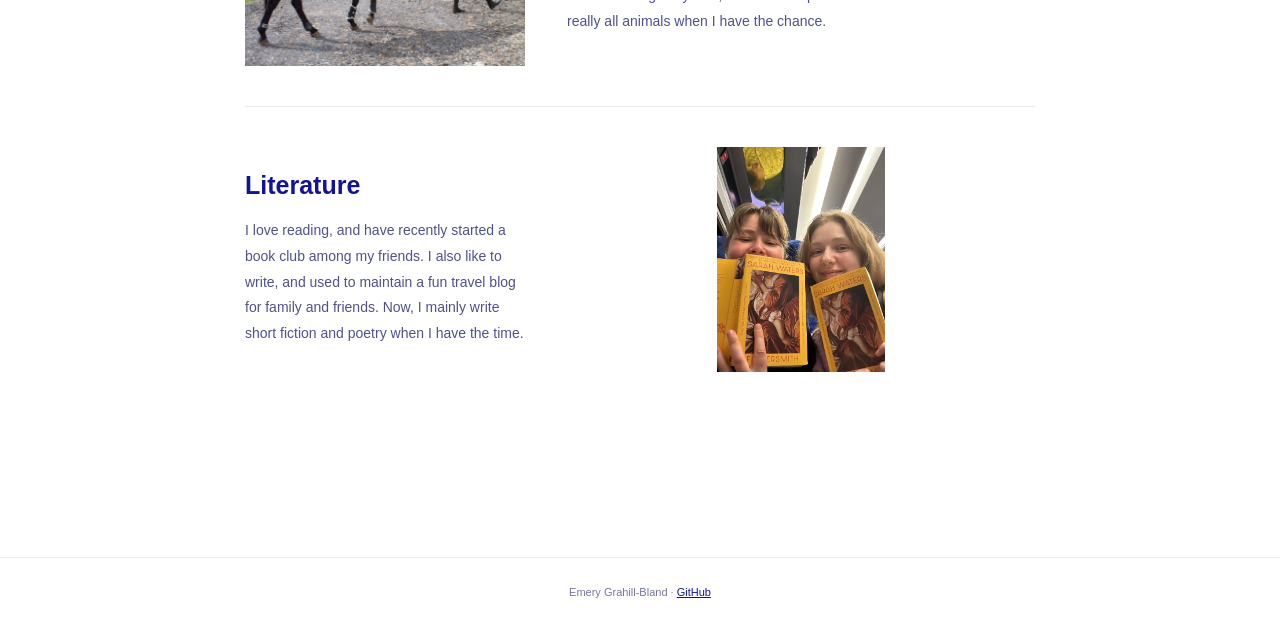
==== commit 1066f509: "Revise about section with updated interests Updated personal interests and hobbies descriptions for " ====
--- a/about.html
+++ b/about.html
@@ -27,7 +27,7 @@
 <figure class="about-banner"><img src="assets/about.jpg" alt="my friends in London"></figure>
 <section class="section about-intro">
     <h2>About Me</h2>
-    <p>I'm an exoplanet PhD researcher, but science isn't the only thing that keeps me busy. Outside research, I enjoy running, playing ultimate frisbee, spending time with horses, writing and reading.</p>
+    <p>Science isn't the only thing that keeps me busy. Outside of research, I try to balance my interest in sports with some creative hobbies.</p>
 </section>
 <!-- About interests: larger editorial image-and-text features, alternating left/right rather than small bordered cards. -->
 <section class="section interests-section">
@@ -44,21 +44,21 @@
             <div class="interest-photo"><img src="assets/frisbee.jpg" alt="my london ultimate frisbee team" loading="lazy"></div>
             <div class="interest-copy">
                 <h3>Frisbee</h3>
-                <p>I started playing ultimate frisbee at UCLA, and it's continued to be a wonderful way to meet people, build a community, and stay active, especially when I've moved to new cities.</p>
+                <p>I started playing ultimate frisbee at UCLA, and it's continued to be a wonderful way to meet people, build a community, and stay active. I find it a great way to meet people when I've move to new cities.</p>
             </div>
         </article>
         <article class="interest">
             <div class="interest-photo"><img src="assets/horses.jpg" alt="me and my horse Chesterlander" loading="lazy"></div>
             <div class="interest-copy">
                 <h3>Horses</h3>
-                <p>I grew up riding horses, and competed when I was in school. Though I don't ride regularly now, I stil love to spend time with horses and all animals when I have the chance. </p>
+                <p>I grew up riding horses, and competed when I was in school. Though I don't ride regularly now, I stil love to spend time with horses and really all animals when I have the chance. </p>
             </div>
         </article>
         <article class="interest">
             <div class="interest-photo"><img src="assets/writing.jpg" alt="a photo from my book club" loading="lazy"></div>
             <div class="interest-copy">
                 <h3>Literature</h3>
-                <p> I love reading, and have started a book club among my friends. I also like to write short fiction when I have the time.</p>
+                <p> I love reading, and have recently started a book club among my friends. I also like to write, and used to maintain a fun travel blog for family and friends. Now, I mainly write short fiction and poetry when I have the time.</p>
             </div>
         </article>
     </div>
--- a/assets/style.css
+++ b/assets/style.css
@@ -70,3 +70,104 @@
 /* Responsive adjustments retain the same visual identity on narrow screens. */
 @media(max-width:800px) { .site-header{min-height:148px;padding-bottom:28px;} .home-hero { width:calc(100% - 32px); grid-template-columns:1fr; } .home-hero-image { min-height:310px; } .home-hero-copy { padding:45px 24px; } .work-links {padding:15px 12px 0;} .education { grid-template-columns:1fr; } .section { padding:55px 20px; } .work-detail { grid-template-columns:1fr; gap:8px; } .page-banner { height:230px; } }
 @media(max-width:480px) { .site-nav {gap:14px;} .home-hero-image {min-height:260px;} .home-hero-copy h1 { font-size:46px; } .quick-links {gap:12px;} .button { min-height:48px; } .work-links {grid-template-columns:1fr;} .work-link-area {min-height:130px;} .work-link-card {min-height:110px;} .hobby {grid-template-columns:125px 1fr; min-height:180px;} .hobby-photo{width:125px;min-height:180px;} .hobby-copy{padding:15px;} .hobby-copy p{font-size:11px;} }
+
+/* ABOUT SIZE FIX: keep the complete group photo visible, but limit its on-screen size. */
+.about-banner { width:calc(100% - 32px); max-width:650px; margin:0 auto; text-align:center; }
+.about-banner img { display:block; width:auto; max-width:100%; height:auto; max-height:380px; margin:0 auto; }
+/* ABOUT SIZE FIX: compact alternating photo-and-text rows, with readable text beside each photo. */
+.interests-section { padding-top:18px; }
+.interests { width:min(790px,100%); margin:0 auto; display:grid; gap:0; }
+.interest { display:grid; grid-template-columns:minmax(0,280px) minmax(0,1fr); gap:clamp(24px,3.6vw,42px); align-items:center; padding:20px 0 40px; }
+.interest + .interest { border-top:1px solid var(--line); padding-top:40px; }
+.interest:nth-child(even) .interest-photo { order:2; }
+.interest-photo { display:flex; align-items:center; justify-content:center; min-width:0; }
+/* ABOUT SIZE FIX: cap hobby photos at 280 by 225 pixels without cropping them. */
+.interest-photo img { display:block; max-width:min(100%,280px); width:auto; height:auto; max-height:225px; object-fit:contain; }
+.interest-copy { max-width:430px; }
+.interest-copy h3 { font-size:25px; margin-bottom:18px; }
+.interest-copy p { font-size:14px; line-height:1.85; color:#4f5190; margin-bottom:0; }
+/* ABOUT UPDATE: stack photos above text at mobile sizes without alternating visual order. */
+@media (max-width:700px) {
+    .about-banner { width:calc(100% - 32px); }
+    .interests-section { padding-top:8px; }
+    .interest, .interest + .interest { grid-template-columns:1fr; gap:22px; padding:36px 0 48px; }
+    .interest:nth-child(even) .interest-photo { order:0; }
+    /* ABOUT SIZE FIX: preserve the smaller image size on mobile too. */
+    .interest-photo img { max-height:225px; }
+    .interest-copy { max-width:100%; }
+    .interest-copy h3 { font-size:22px; margin-bottom:12px; }
+}
+
+/* WORK UPDATE: show the complete portrait-oriented poster photo without cropping; limit its display height. */
+.work-banner { width:calc(100% - 72px); max-width:980px; margin:0 auto; display:flex; justify-content:center; }
+.work-banner img { display:block; width:auto; max-width:100%; height:auto; max-height:720px; object-fit:contain; }
+/* WORK UPDATE: UCL Profile, ORCID and CV cards share one row on desktop. */
+.work-links--three { grid-template-columns:repeat(3,minmax(0,1fr)); }
+/* WORK UPDATE: keep the complete photo visible and stack link cards on narrow screens. */
+@media (max-width:800px) { .work-banner { width:calc(100% - 32px); } }
+@media (max-width:600px) { .work-links--three { grid-template-columns:1fr; } }
+
+/* WORK KEYWORDS UPDATE: centered blue keywords and blue dot separators above the pink links. */
+.work-keywords { display:flex; align-items:center; justify-content:center; flex-wrap:wrap; gap:10px 14px; padding:28px 16px 2px; color:var(--blue); font-size:16px; font-weight:700; text-align:center; }
+.work-keyword-dot { color:var(--blue); font-size:21px; line-height:1; }
+
+/* WORK BUTTON ALIGNMENT UPDATE: make all three pink link panels uniform in one centered desktop row. */
+.work-links--three { grid-template-columns:repeat(3,minmax(0,185px)); justify-content:center; gap:22px; padding-top:14px; }
+.work-links--three .work-link-area { min-height:0; }
+.work-links--three .work-link-card { width:100%; min-width:0; min-height:154px; }
+
+/* MAIN PHOTO SIZE UPDATE: reduce the Home, Work, and About feature photographs only. */
+.home-hero { max-width:1200px; min-height:0; }
+.home-hero-image { height:400px; min-height:0; }
+.home-hero-copy { padding:30px clamp(20px,4vw,55px); }
+.work-banner { max-width:760px; }
+.work-banner img { max-height:460px; }
+.about-banner img { max-height:310px; }
+
+/* MAIN PHOTO SIZE UPDATE: retain sensible dimensions on phones, with intact interest-photo sizing. */
+@media (max-width:600px) {
+    .work-links--three { grid-template-columns:repeat(3,minmax(0,1fr)); gap:7px; padding-left:12px; padding-right:12px; }
+    .work-links--three .work-link-card { min-height:133px; padding:9px 5px; }
+    .work-links--three .work-link-card h3 { font-size:13px; margin-bottom:12px; }
+    .work-links--three .work-link-card .button { min-width:0; width:100%; padding:8px 4px; font-size:11px; }
+    .work-keywords { font-size:13px; gap:6px 8px; }
+    .work-keyword-dot { font-size:17px; }
+    .home-hero-image { height:255px; min-height:0; }
+    .work-banner img { max-height:360px; }
+    .about-banner img { max-height:280px; }
+}
+
+/* WORK DESKTOP FEATURE UPDATE: position the poster at left, and keywords plus stacked pink cards at right. */
+.work-hero {
+    display:grid;
+    grid-template-columns:minmax(0,1fr) minmax(0,1fr);
+    align-items:center;
+    gap:32px;
+    width:calc(100% - 48px);
+    max-width:830px;
+    margin:0 auto;
+}
+.work-hero .work-banner { width:100%; max-width:none; margin:0; }
+.work-hero .work-banner img { max-height:460px; margin:auto; }
+.work-hero-side { min-width:0; display:flex; flex-direction:column; justify-content:center; gap:16px; }
+/* WORK DESKTOP FEATURE UPDATE: enlarge research keywords and keep their dot separators blue. */
+.work-hero-side .work-keywords { display:block; padding:0; font-size:21px; line-height:1.5; }
+.work-hero-side .work-keywords span { display:inline; }
+.work-hero-side .work-keyword-dot { margin:0 9px; font-size:23px; }
+/* WORK DESKTOP FEATURE UPDATE: stack the three existing pink link cards vertically without changing their links. */
+.work-hero-side .work-links--three { grid-template-columns:minmax(0,1fr); gap:10px; padding:0; width:100%; max-width:none; }
+.work-hero-side .work-link-area { min-height:0; }
+.work-hero-side .work-link-card { width:100%; min-height:109px; padding:11px 20px; }
+.work-hero-side .work-link-card h3 { margin-bottom:10px; font-size:18px; }
+/* WORK DESKTOP FEATURE UPDATE: keep the existing photo-above-keywords and three-across buttons layout on phones/tablets. */
+@media (max-width:720px) {
+    .work-hero { display:flex; flex-direction:column; gap:0; width:calc(100% - 32px); }
+    .work-hero .work-banner { justify-content:center; }
+    .work-hero-side { width:100%; max-width:600px; gap:0; }
+    .work-hero-side .work-keywords { padding:22px 0 3px; font-size:17px; }
+    .work-hero-side .work-keyword-dot { margin:0 5px; font-size:19px; }
+    .work-hero-side .work-links--three { grid-template-columns:repeat(3,minmax(0,1fr)); gap:8px; padding:13px 0 0; }
+    .work-hero-side .work-link-card { min-height:133px; padding:9px 5px; }
+    .work-hero-side .work-link-card h3 { font-size:13px; margin-bottom:12px; }
+    .work-hero-side .work-link-card .button { min-width:0; width:100%; padding:8px 4px; font-size:11px; }
+}
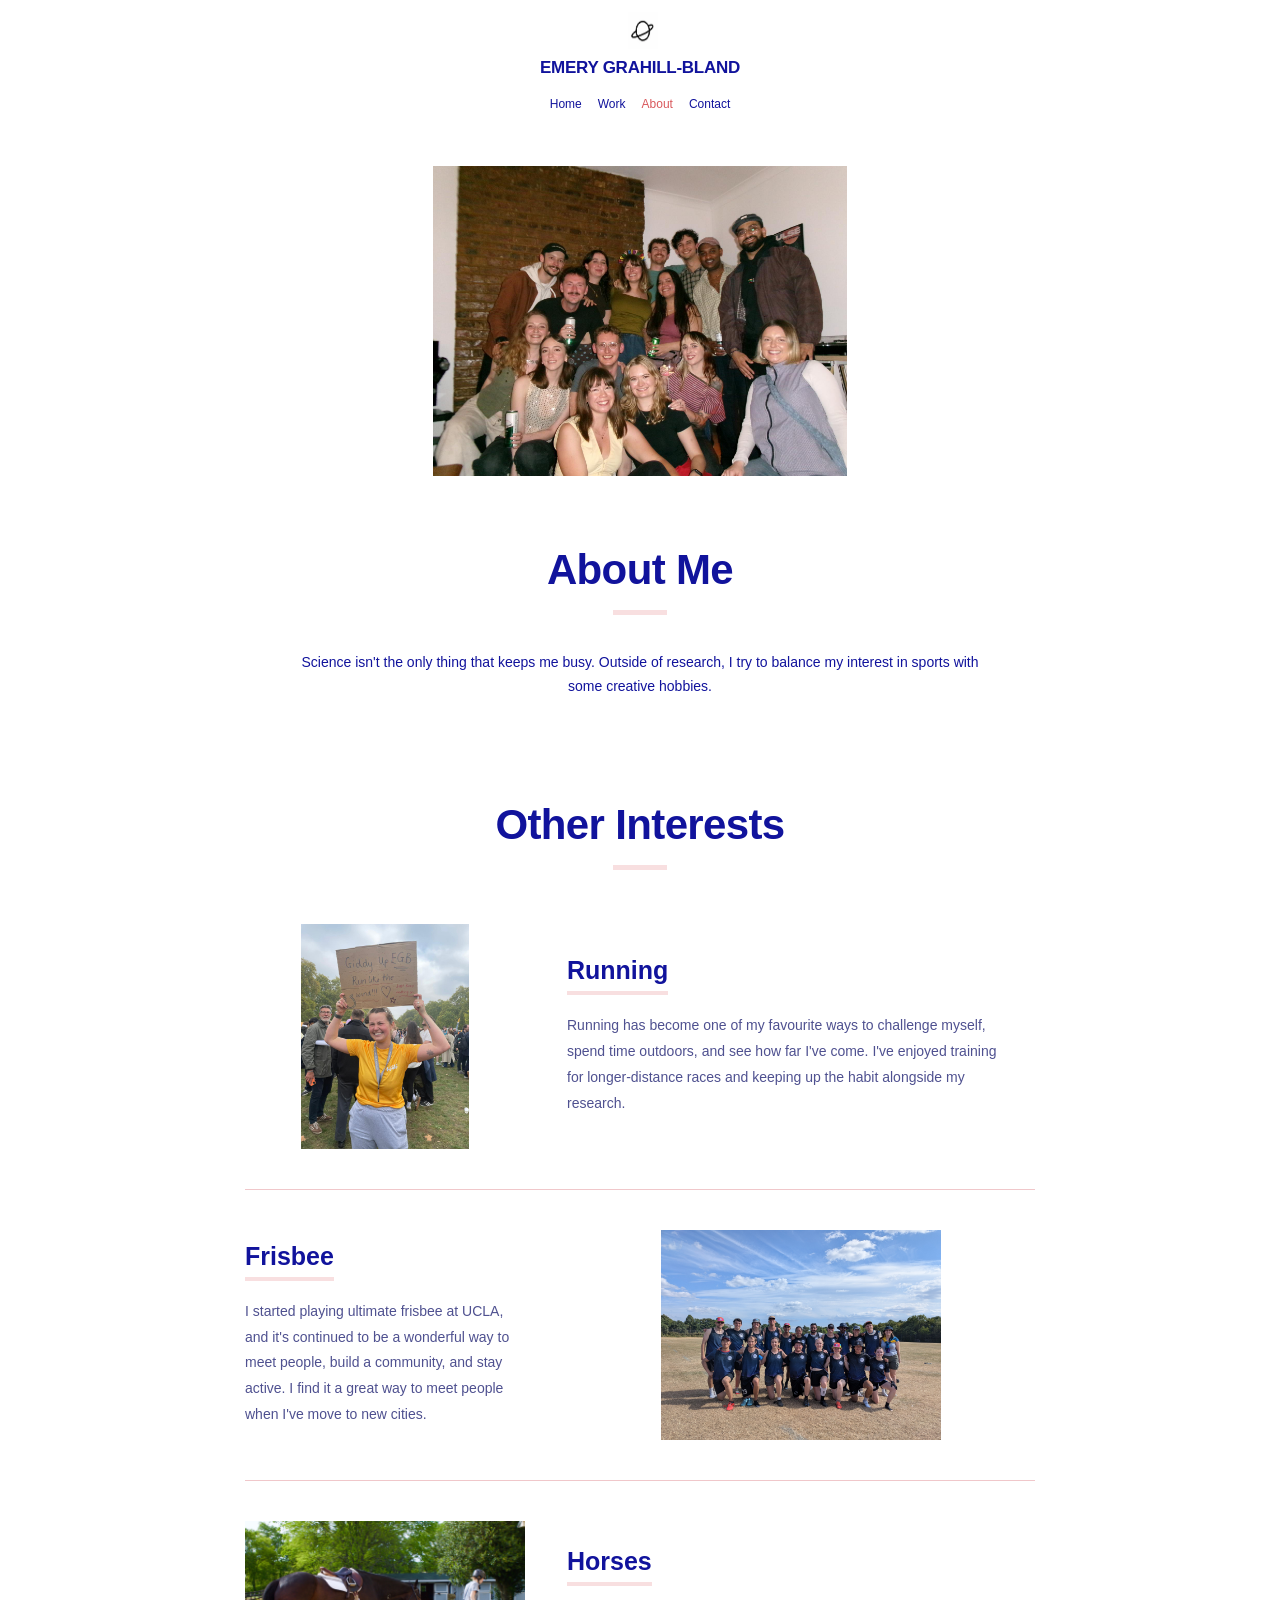
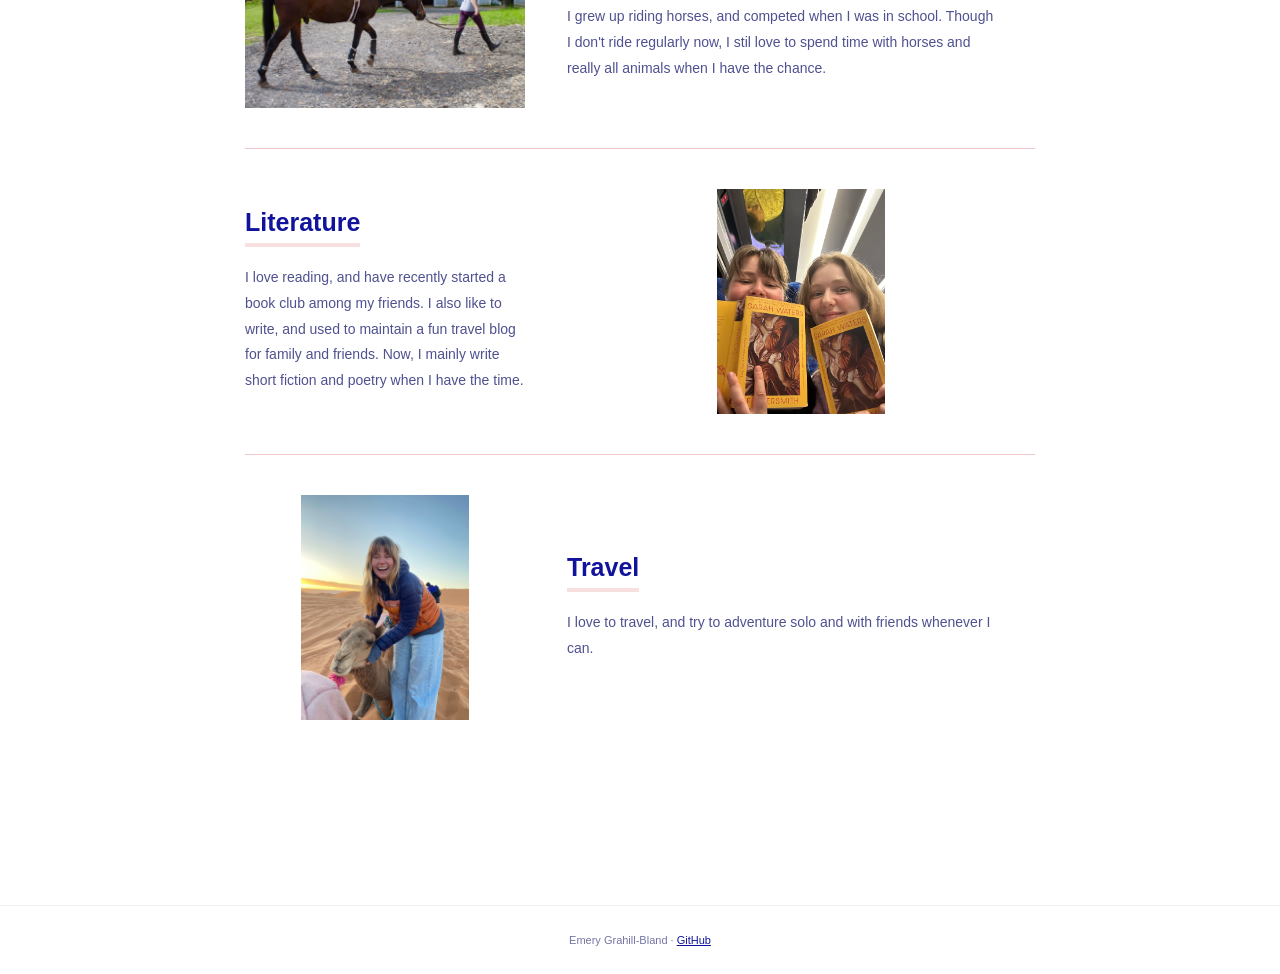
==== commit eadb03c8: "add travel section" ====
--- a/about.html
+++ b/about.html
@@ -61,6 +61,14 @@
                 <p> I love reading, and have recently started a book club among my friends. I also like to write, and used to maintain a fun travel blog for family and friends. Now, I mainly write short fiction and poetry when I have the time.</p>
             </div>
         </article>
+        <!-- Added: Travel uses the same interest layout and future photo folder as the existing entries. -->
+        <article class="interest">
+            <div class="interest-photo"><img src="assets/travel.jpg" alt="A photo from my travels" loading="lazy"></div>
+            <div class="interest-copy">
+                <h3>Travel</h3>
+                <p>I love to travel, and try to adventure solo and with friends whenever I can.</p>
+            </div>
+        </article>
     </div>
 </section>
 </main>
--- a/assets/style.css
+++ b/assets/style.css
@@ -171,3 +171,29 @@
     .work-hero-side .work-link-card h3 { font-size:13px; margin-bottom:12px; }
     .work-hero-side .work-link-card .button { min-width:0; width:100%; padding:8px 4px; font-size:11px; }
 }
+
+/* ABOUT PINK DETAILS: use short pale-pink title rules and understated pink interest separators. */
+.about-intro h2::after,
+.interests-section .section-title::after {
+    content:"";
+    display:block;
+    width:54px;
+    height:5px;
+    background:var(--pink);
+    margin:16px auto 0;
+}
+.interest + .interest { border-top-color:#f0c7ca; }
+.interest-copy h3 { display:table; padding-bottom:6px; border-bottom:4px solid var(--pink); }
+
+/* CONTACT PINK DETAILS: match the Work page's pale-pink panels without changing button layout. */
+.contact-content h1::after {
+    content:"";
+    display:block;
+    width:54px;
+    height:5px;
+    background:var(--pink);
+    margin:20px auto 0;
+}
+.contact-links .button { background:var(--pink); }
+/* Preserve the existing blue hover contrast on the newly pink contact buttons. */
+.contact-links .button:hover { background:var(--blue); color:#fff; }
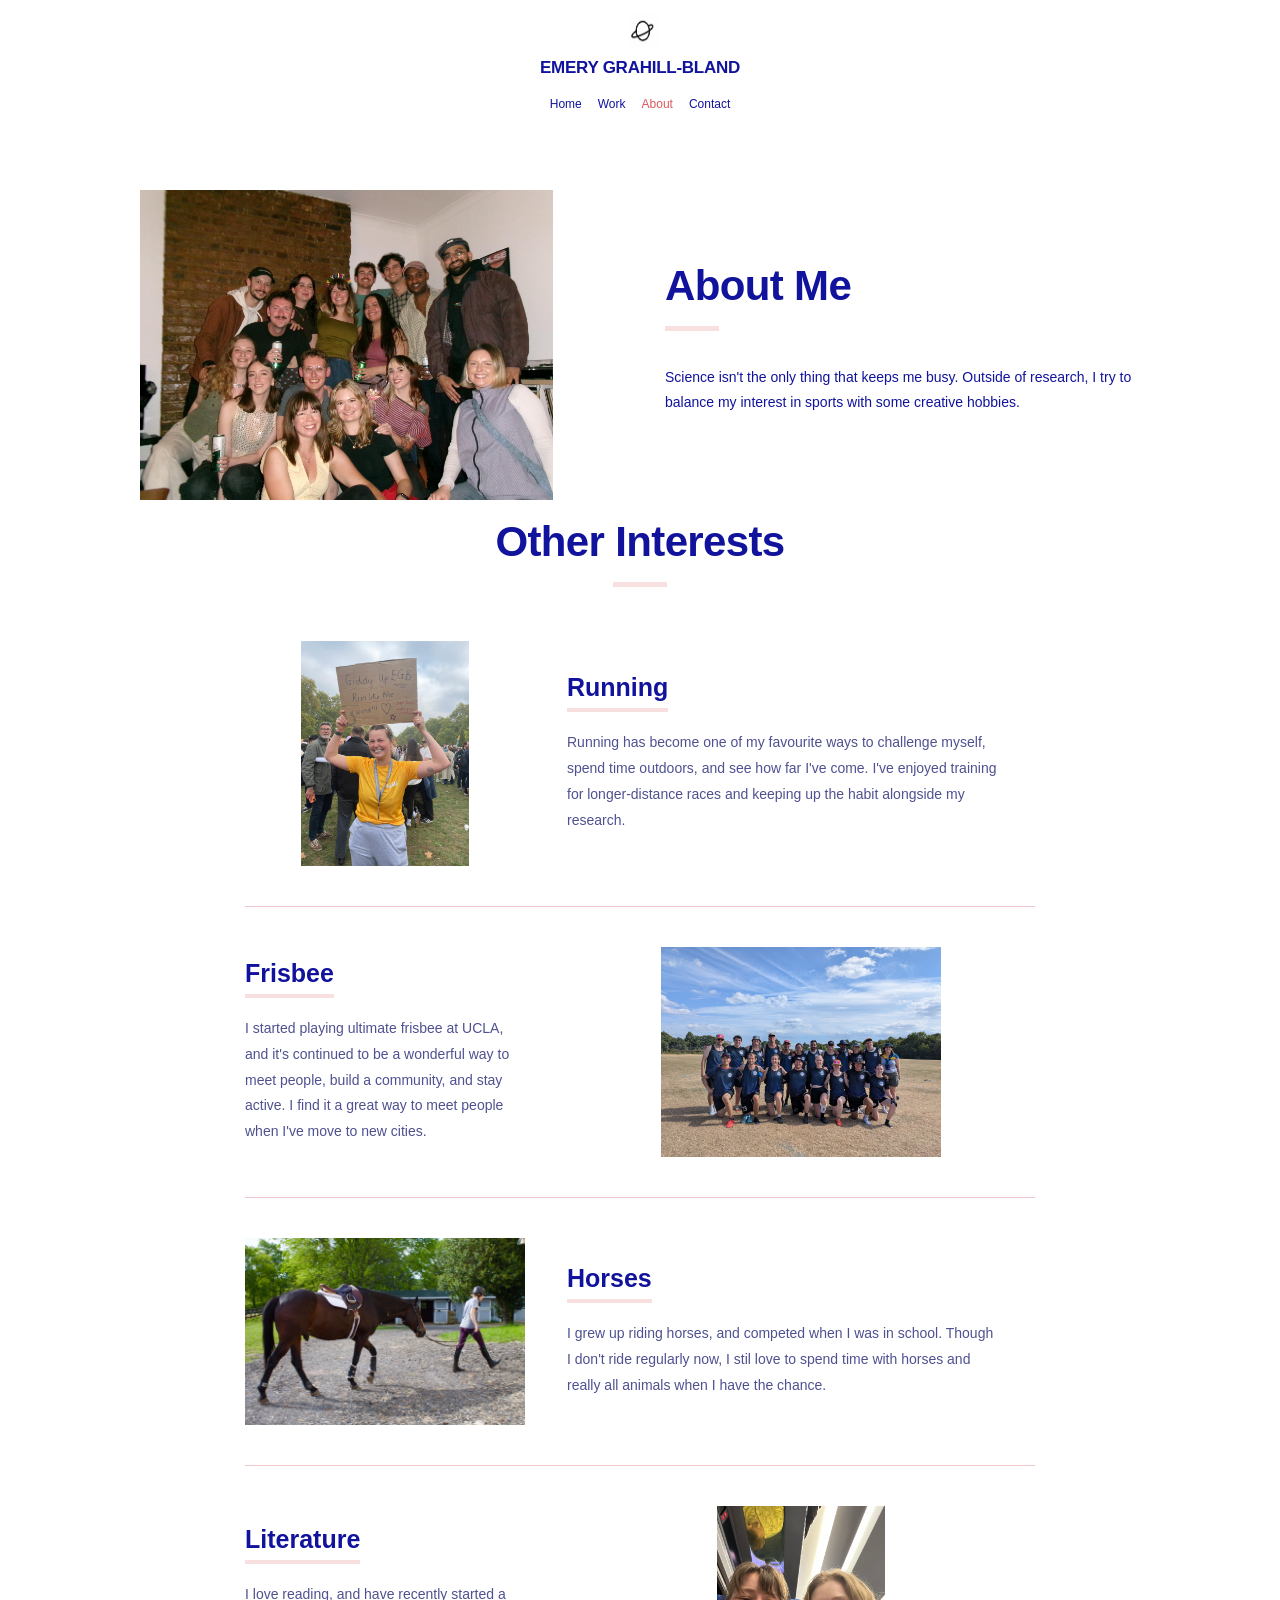
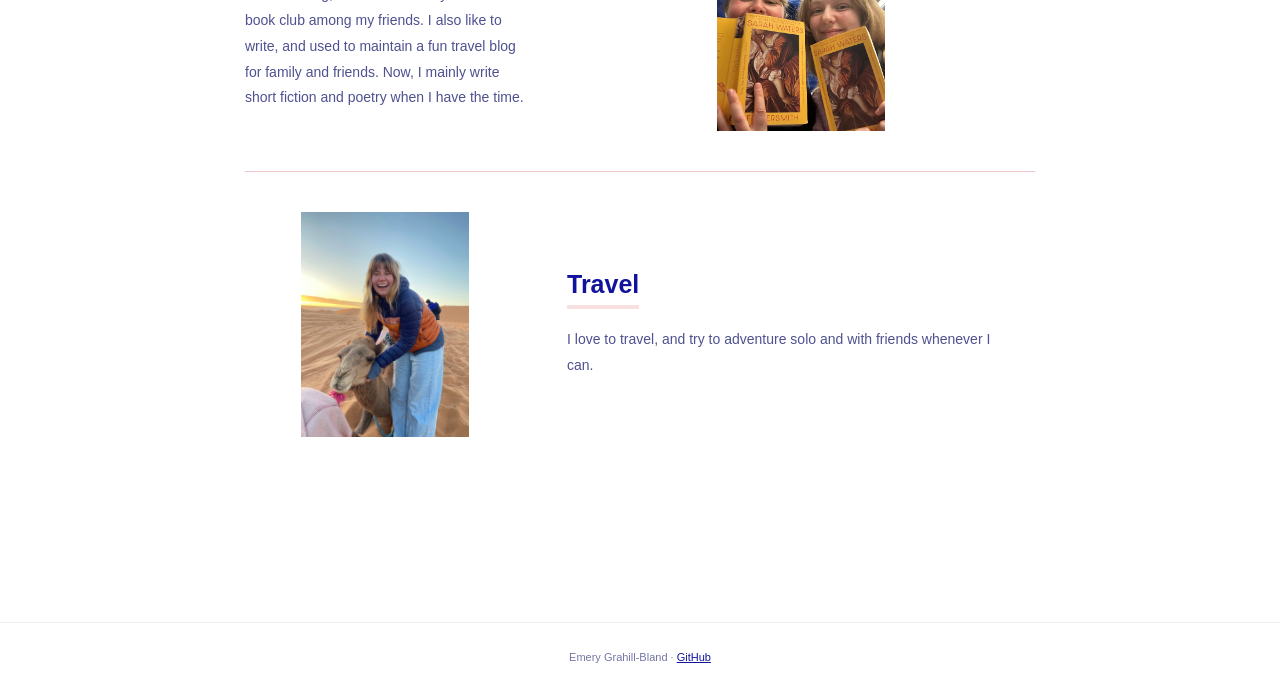
==== commit 9f889a97: "final layout and keyword changes" ====
--- a/about.html
+++ b/about.html
@@ -23,12 +23,15 @@
     </nav>
 </header>
 <main>
-<!-- About photo: preserve the full original image and its aspect ratio, with no banner cropping. -->
-<figure class="about-banner"><img src="assets/about.jpg" alt="my friends in London"></figure>
-<section class="section about-intro">
-    <h2>About Me</h2>
-    <p>Science isn't the only thing that keeps me busy. Outside of research, I try to balance my interest in sports with some creative hobbies.</p>
-</section>
+<!-- ABOUT DESKTOP LAYOUT UPDATE: keep the photograph and introductory text together; mobile retains its original stacked layout. -->
+<div class="about-hero">
+    <!-- About photo: preserve the full original image and its aspect ratio, with no banner cropping. -->
+    <figure class="about-banner"><img src="assets/about.jpg" alt="my friends in London"></figure>
+    <section class="section about-intro">
+        <h2>About Me</h2>
+        <p>Science isn't the only thing that keeps me busy. Outside of research, I try to balance my interest in sports with some creative hobbies.</p>
+    </section>
+</div>
 <!-- About interests: larger editorial image-and-text features, alternating left/right rather than small bordered cards. -->
 <section class="section interests-section">
     <h2 class="section-title">Other Interests</h2>
--- a/assets/style.css
+++ b/assets/style.css
@@ -35,7 +35,11 @@
 .home-hero-copy { padding:48px clamp(24px,4.4vw,84px); display:flex; flex-direction:column; justify-content:center; align-items:center; text-align:center; background:#f4f4f1; }
 .home-hero-copy h1 { margin:0 0 22px; }
 .home-hero-copy p { color:var(--blue); font-size:13px; line-height:1.9; font-weight:600; max-width:390px; }
-.quick-links { background:var(--light); padding:20px; display:flex; justify-content:center; gap:clamp(15px,5.8vw,85px); flex-wrap:wrap; }
+/* HOME BUTTONS UPDATE: remove the grey background strip while keeping the original spacing. */
+.quick-links { background:#fff; padding:20px; display:flex; justify-content:center; gap:clamp(15px,5.8vw,85px); flex-wrap:wrap; }
+/* HOME BUTTONS UPDATE: use the existing pale-pink accent and preserve the blue hover state. */
+.quick-links .button { background:var(--pink); }
+.quick-links .button:hover { background:var(--blue); color:#fff; }
 /* WORK: empty full-width banner, pale-pink link panels, and solid-blue education panels. */
 .page-banner { height:300px; width:100%; }
 .work-links { display:grid; grid-template-columns:1fr 1fr; gap:14px; padding:15px 40px 0; max-width:1500px; margin:0 auto; }
@@ -197,3 +201,62 @@
 .contact-links .button { background:var(--pink); }
 /* Preserve the existing blue hover contrast on the newly pink contact buttons. */
 .contact-links .button:hover { background:var(--blue); color:#fff; }
+
+/* HOME PINK DETAIL: add one short pale-pink underline to the introductory heading. */
+.home-hero-copy h1::after {
+    content:"";
+    display:block;
+    width:54px;
+    height:5px;
+    margin:18px auto 0;
+    background:var(--pink);
+}
+
+/* WORK PINK DETAILS: match the short heading underlines used on the About page. */
+.work-hero ~ .section .section-title::after {
+    content:"";
+    display:block;
+    width:54px;
+    height:5px;
+    margin:16px auto 0;
+    background:var(--pink);
+}
+
+/* WORK PINK DETAILS: add understated pink lines to research and outreach items. */
+.work-hero ~ .section .work-detail { border-top-color:#f0c7ca; }
+.work-hero ~ .section .work-detail h3::after {
+    content:"";
+    display:block;
+    width:34px;
+    height:4px;
+    margin-top:9px;
+    background:var(--pink);
+}
+
+/* HOME KEYWORDS UPDATE: span both existing pink buttons, with larger centred blue text and blue separators. */
+.quick-links { row-gap:18px; }
+.quick-links .home-keywords {
+    flex:0 0 100%;
+    width:100%;
+    padding:0;
+    font-size:clamp(15px,2vw,21px);
+    line-height:1.5;
+    gap:6px 12px;
+}
+
+/* ABOUT DESKTOP LAYOUT UPDATE: put the complete group photo left and intro right; leave mobile unaltered. */
+@media (min-width:801px) {
+    .about-hero {
+        display:grid;
+        grid-template-columns:minmax(0,1fr) minmax(0,1fr);
+        align-items:center;
+        gap:50px;
+        width:calc(100% - 80px);
+        max-width:1000px;
+        margin:24px auto 0;
+    }
+    .about-hero .about-banner { width:100%; max-width:none; margin:0; }
+    .about-hero .about-banner img { margin:0; }
+    .about-hero .about-intro { max-width:none; margin:0; padding:0; text-align:left; }
+    .about-hero .about-intro h2::after { margin-left:0; }
+}
